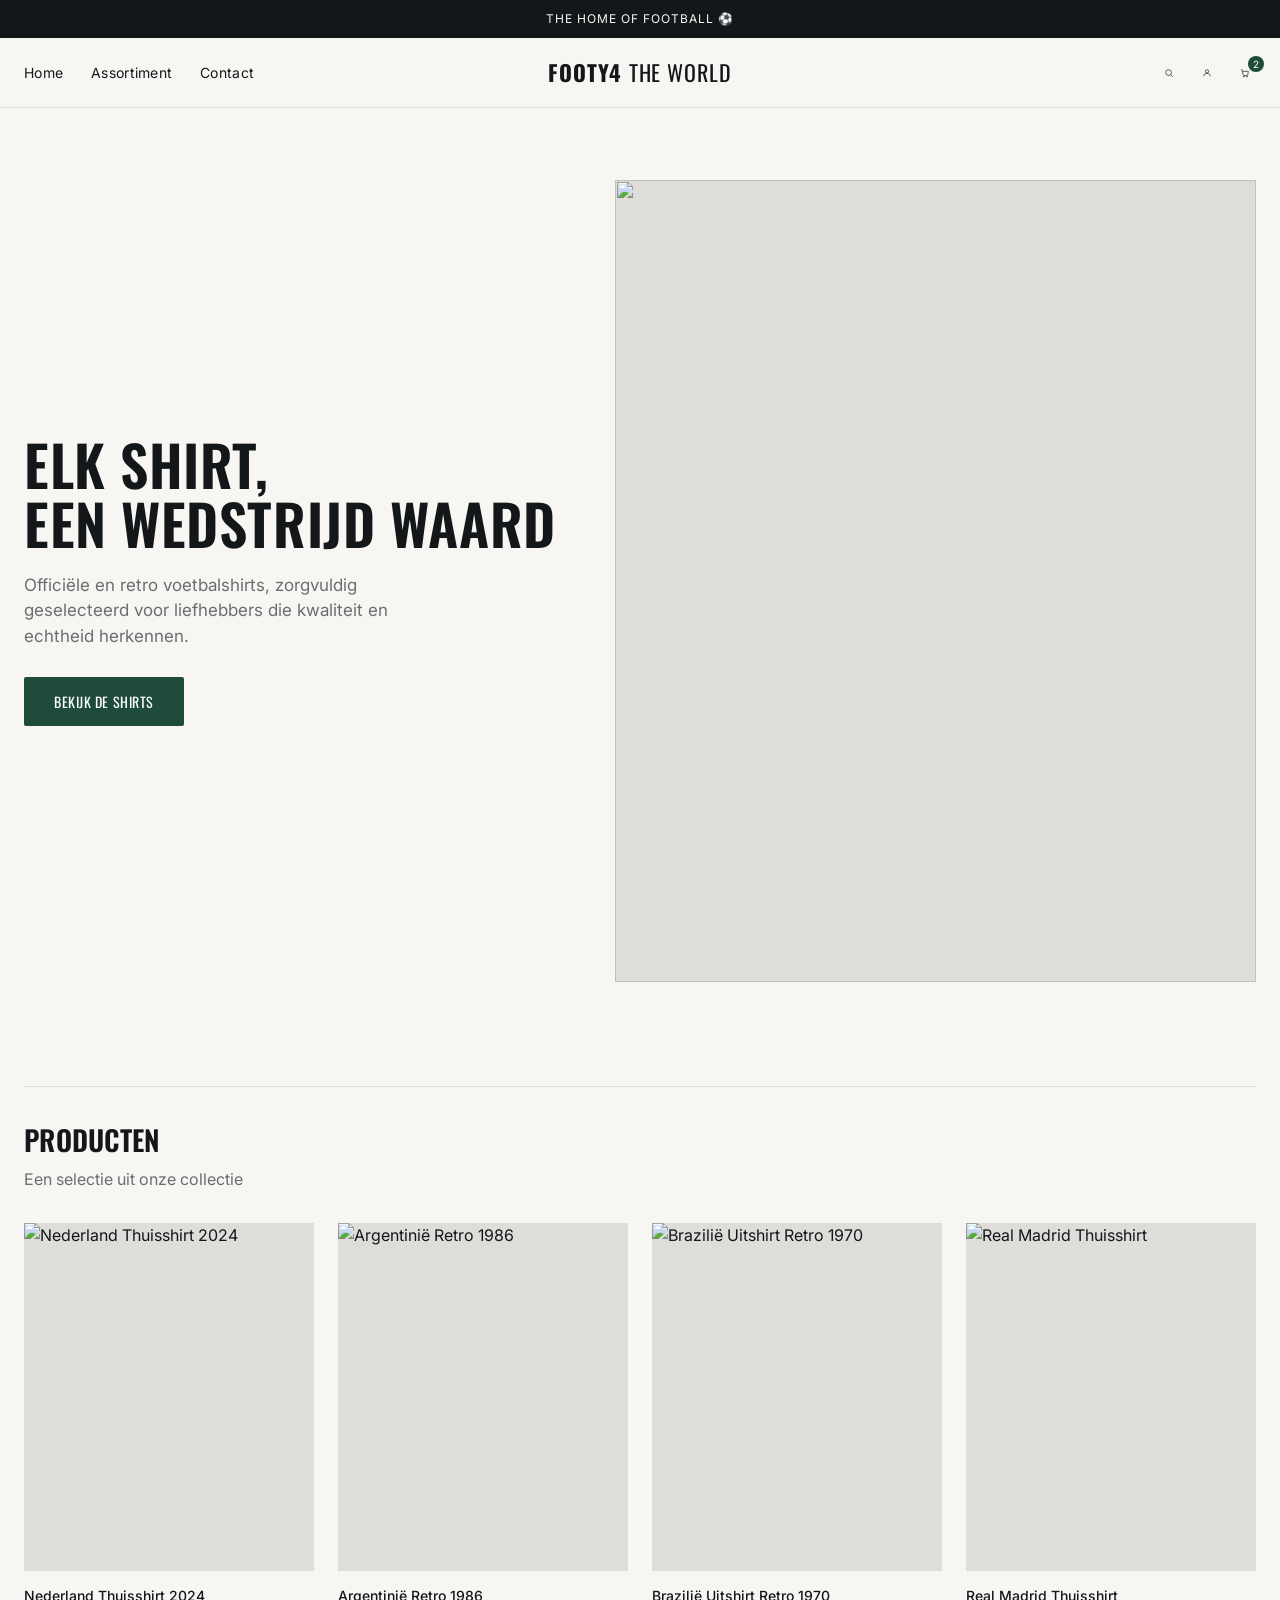
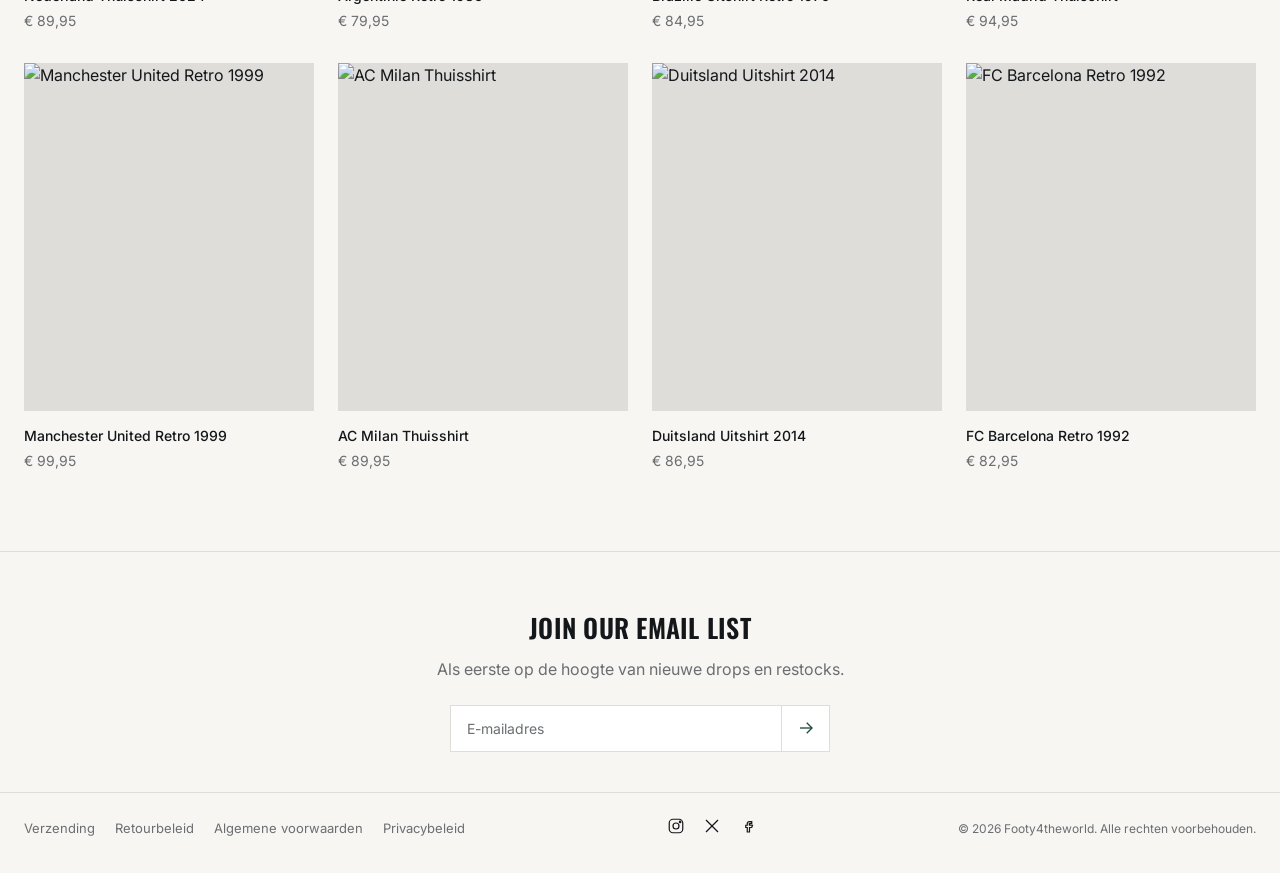
==== index.html @ 3c65e874 "Add static HTML/CSS mockup for Footy4theworld webshop Minimalist football shirt shop: announcement b" ====
<!doctype html>
<html lang="nl">
<head>
<meta charset="UTF-8" />
<meta name="viewport" content="width=device-width, initial-scale=1.0" />
<title>Footy4theworld — Officiële &amp; Retro Voetbalshirts</title>
<link rel="preconnect" href="https://fonts.googleapis.com" />
<link rel="preconnect" href="https://fonts.gstatic.com" crossorigin />
<link href="https://fonts.googleapis.com/css2?family=Oswald:wght@400;500;600;700&family=Inter:wght@400;500;600&display=swap" rel="stylesheet" />
<link rel="stylesheet" href="styles.css" />
</head>
<body>

  <!-- Aankondigingsbalk -->
  <div class="announcement-bar">
    <p>The Home of Football ⚽</p>
  </div>

  <!-- Header -->
  <header class="site-header">
    <div class="header-inner">
      <nav class="nav nav-left" aria-label="Hoofdnavigatie">
        <a href="#">Home</a>
        <a href="#producten">Assortiment</a>
        <a href="#">Contact</a>
      </nav>

      <a href="#" class="logo">FOOTY4 <span>THE WORLD</span></a>

      <div class="header-icons">
        <button class="icon-btn" aria-label="Zoeken">
          <svg viewBox="0 0 24 24" fill="none" stroke="currentColor" stroke-width="1.6"><circle cx="11" cy="11" r="7"/><line x1="21" y1="21" x2="16.65" y2="16.65"/></svg>
        </button>
        <button class="icon-btn" aria-label="Account">
          <svg viewBox="0 0 24 24" fill="none" stroke="currentColor" stroke-width="1.6"><circle cx="12" cy="8" r="4"/><path d="M4 20c0-4.4 3.6-7 8-7s8 2.6 8 7"/></svg>
        </button>
        <button class="icon-btn" aria-label="Winkelmandje">
          <svg viewBox="0 0 24 24" fill="none" stroke="currentColor" stroke-width="1.6"><path d="M3 4h2l2.4 12.2a2 2 0 0 0 2 1.6h7.2a2 2 0 0 0 2-1.6L20 8H6"/><circle cx="9.5" cy="20.5" r="1.2"/><circle cx="17" cy="20.5" r="1.2"/></svg>
          <span class="cart-count">2</span>
        </button>
      </div>
    </div>
  </header>

  <main>
    <!-- Hero -->
    <section class="hero">
      <div class="hero-text">
        <h1>Elk shirt, <br />een wedstrijd waard</h1>
        <p>Officiële en retro voetbalshirts, zorgvuldig geselecteerd voor liefhebbers die kwaliteit en echtheid herkennen.</p>
        <a href="#producten" class="btn btn-primary">Bekijk de shirts</a>
      </div>

      <div class="hero-media">
        <div class="hero-slideshow" role="img" aria-label="Voetbalshirt fotografie">
          <img src="https://picsum.photos/seed/footyhero1/1000/1200" alt="" class="slide active" />
          <img src="https://picsum.photos/seed/footyhero2/1000/1200" alt="" class="slide" />
          <img src="https://picsum.photos/seed/footyhero3/1000/1200" alt="" class="slide" />
        </div>
      </div>
    </section>

    <!-- Productgrid -->
    <section class="products" id="producten">
      <div class="section-heading">
        <h2>Producten</h2>
        <p>Een selectie uit onze collectie</p>
      </div>

      <div class="product-grid">

        <article class="product-card">
          <a href="#" class="product-image">
            <img src="https://picsum.photos/seed/shirt1/600/720" alt="Nederland Thuisshirt 2024" loading="lazy" />
          </a>
          <h3 class="product-title">Nederland Thuisshirt 2024</h3>
          <p class="product-price">€ 89,95</p>
        </article>

        <article class="product-card">
          <a href="#" class="product-image">
            <img src="https://picsum.photos/seed/shirt2/600/720" alt="Argentinië Retro 1986" loading="lazy" />
          </a>
          <h3 class="product-title">Argentinië Retro 1986</h3>
          <p class="product-price">€ 79,95</p>
        </article>

        <article class="product-card">
          <a href="#" class="product-image">
            <img src="https://picsum.photos/seed/shirt3/600/720" alt="Brazilië Uitshirt Retro 1970" loading="lazy" />
          </a>
          <h3 class="product-title">Brazilië Uitshirt Retro 1970</h3>
          <p class="product-price">€ 84,95</p>
        </article>

        <article class="product-card">
          <a href="#" class="product-image">
            <img src="https://picsum.photos/seed/shirt4/600/720" alt="Real Madrid Thuisshirt" loading="lazy" />
          </a>
          <h3 class="product-title">Real Madrid Thuisshirt</h3>
          <p class="product-price">€ 94,95</p>
        </article>

        <article class="product-card">
          <a href="#" class="product-image">
            <img src="https://picsum.photos/seed/shirt5/600/720" alt="Manchester United Retro 1999" loading="lazy" />
          </a>
          <h3 class="product-title">Manchester United Retro 1999</h3>
          <p class="product-price">€ 99,95</p>
        </article>

        <article class="product-card">
          <a href="#" class="product-image">
            <img src="https://picsum.photos/seed/shirt6/600/720" alt="AC Milan Thuisshirt" loading="lazy" />
          </a>
          <h3 class="product-title">AC Milan Thuisshirt</h3>
          <p class="product-price">€ 89,95</p>
        </article>

        <article class="product-card">
          <a href="#" class="product-image">
            <img src="https://picsum.photos/seed/shirt7/600/720" alt="Duitsland Uitshirt 2014" loading="lazy" />
          </a>
          <h3 class="product-title">Duitsland Uitshirt 2014</h3>
          <p class="product-price">€ 86,95</p>
        </article>

        <article class="product-card">
          <a href="#" class="product-image">
            <img src="https://picsum.photos/seed/shirt8/600/720" alt="FC Barcelona Retro 1992" loading="lazy" />
          </a>
          <h3 class="product-title">FC Barcelona Retro 1992</h3>
          <p class="product-price">€ 82,95</p>
        </article>

      </div>
    </section>
  </main>

  <!-- Footer -->
  <footer class="site-footer">
    <div class="footer-newsletter">
      <h2>Join our email list</h2>
      <p>Als eerste op de hoogte van nieuwe drops en restocks.</p>
      <form class="newsletter-form" onsubmit="return false;">
        <label for="newsletter-email" class="visually-hidden">E-mailadres</label>
        <input id="newsletter-email" type="email" placeholder="E-mailadres" required />
        <button type="submit" aria-label="Aanmelden">
          <svg viewBox="0 0 24 24" fill="none" stroke="currentColor" stroke-width="1.8"><line x1="4" y1="12" x2="20" y2="12"/><polyline points="13 5 20 12 13 19"/></svg>
        </button>
      </form>
    </div>

    <div class="footer-bottom">
      <div class="footer-links">
        <a href="#">Verzending</a>
        <a href="#">Retourbeleid</a>
        <a href="#">Algemene voorwaarden</a>
        <a href="#">Privacybeleid</a>
      </div>

      <div class="footer-social">
        <a href="#" aria-label="Instagram">
          <svg viewBox="0 0 24 24" fill="none" stroke="currentColor" stroke-width="1.6"><rect x="3" y="3" width="18" height="18" rx="5"/><circle cx="12" cy="12" r="4"/><circle cx="17.5" cy="6.5" r="1"/></svg>
        </a>
        <a href="#" aria-label="X / Twitter">
          <svg viewBox="0 0 24 24" fill="none" stroke="currentColor" stroke-width="1.6"><line x1="4" y1="4" x2="20" y2="20"/><line x1="20" y1="4" x2="4" y2="20"/></svg>
        </a>
        <a href="#" aria-label="Facebook">
          <svg viewBox="0 0 24 24" fill="none" stroke="currentColor" stroke-width="1.6"><path d="M14 9h3V6h-3a3 3 0 0 0-3 3v2H9v3h2v6h3v-6h3l1-3h-4V9a1 1 0 0 1 1-1Z"/></svg>
        </a>
      </div>

      <p class="footer-copy">© 2026 Footy4theworld. Alle rechten voorbehouden.</p>
    </div>
  </footer>

  <script src="script.js"></script>
</body>
</html>
---- styles.css ----
/* ==========================================================================
   Footy4theworld — mockup styles
   ========================================================================== */

:root {
  --color-bg: #F7F6F3;
  --color-text: #14171A;
  --color-text-muted: #6B6E70;
  --color-line: #DEDDD9;
  --color-accent: #1E4B3A;
  --color-accent-hover: #163a2c;
  --color-surface: #FFFFFF;

  --font-heading: "Oswald", sans-serif;
  --font-body: "Inter", sans-serif;

  --max-width: 1280px;
  --gutter: 24px;
}

* {
  box-sizing: border-box;
}

html {
  scroll-behavior: smooth;
}

body {
  margin: 0;
  background: var(--color-bg);
  color: var(--color-text);
  font-family: var(--font-body);
  font-size: 16px;
  line-height: 1.5;
  -webkit-font-smoothing: antialiased;
}

h1, h2, h3 {
  font-family: var(--font-heading);
  font-weight: 600;
  text-transform: uppercase;
  letter-spacing: 0.01em;
  margin: 0;
}

p {
  margin: 0;
  color: var(--color-text-muted);
}

a {
  color: inherit;
  text-decoration: none;
}

img {
  max-width: 100%;
  display: block;
}

button {
  font-family: var(--font-body);
  cursor: pointer;
  background: none;
  border: none;
  color: inherit;
}

.visually-hidden {
  position: absolute;
  width: 1px;
  height: 1px;
  padding: 0;
  margin: -1px;
  overflow: hidden;
  clip: rect(0, 0, 0, 0);
  white-space: nowrap;
  border: 0;
}

/* ==========================================================================
   Announcement bar
   ========================================================================== */

.announcement-bar {
  background: var(--color-text);
  color: var(--color-bg);
}

.announcement-bar p {
  margin: 0;
  color: var(--color-bg);
  text-align: center;
  font-size: 12px;
  letter-spacing: 0.08em;
  text-transform: uppercase;
  padding: 10px var(--gutter);
}

/* ==========================================================================
   Header
   ========================================================================== */

.site-header {
  border-bottom: 1px solid var(--color-line);
  background: var(--color-bg);
  position: sticky;
  top: 0;
  z-index: 50;
}

.header-inner {
  max-width: var(--max-width);
  margin: 0 auto;
  padding: 18px var(--gutter);
  display: grid;
  grid-template-columns: 1fr auto 1fr;
  align-items: center;
  gap: 16px;
}

.logo {
  grid-column: 1 / -1;
  order: -1;
  text-align: center;
  font-family: var(--font-heading);
  font-weight: 700;
  font-size: 20px;
  letter-spacing: 0.04em;
  white-space: nowrap;
}

.logo span {
  font-weight: 400;
}

.nav {
  display: none;
  gap: 28px;
}

.header-icons {
  display: flex;
  justify-content: flex-end;
  gap: 16px;
  grid-column: 3;
}

.icon-btn {
  position: relative;
  width: 22px;
  height: 22px;
  display: inline-flex;
  align-items: center;
  justify-content: center;
}

.icon-btn svg {
  width: 20px;
  height: 20px;
}

.cart-count {
  position: absolute;
  top: -6px;
  right: -8px;
  background: var(--color-accent);
  color: #fff;
  font-size: 10px;
  line-height: 1;
  width: 16px;
  height: 16px;
  border-radius: 50%;
  display: flex;
  align-items: center;
  justify-content: center;
}

@media (min-width: 860px) {
  .header-inner {
    grid-template-columns: 1fr auto 1fr;
  }
  .logo {
    grid-column: 2;
    order: 0;
    font-size: 22px;
  }
  .nav {
    display: flex;
    grid-column: 1;
  }
  .nav a {
    font-size: 14px;
    letter-spacing: 0.02em;
    color: var(--color-text);
    transition: color 0.15s ease;
  }
  .nav a:hover {
    color: var(--color-accent);
  }
}

/* ==========================================================================
   Buttons
   ========================================================================== */

.btn {
  display: inline-block;
  padding: 14px 30px;
  font-family: var(--font-heading);
  font-size: 14px;
  letter-spacing: 0.04em;
  text-transform: uppercase;
  border-radius: 2px;
  transition: background 0.15s ease;
}

.btn-primary {
  background: var(--color-accent);
  color: #fff;
}

.btn-primary:hover {
  background: var(--color-accent-hover);
}

/* ==========================================================================
   Hero
   ========================================================================== */

.hero {
  max-width: var(--max-width);
  margin: 0 auto;
  padding: 48px var(--gutter);
  display: grid;
  grid-template-columns: 1fr;
  gap: 40px;
  align-items: center;
}

.hero-text h1 {
  font-size: clamp(36px, 6vw, 56px);
  line-height: 1.05;
  margin-bottom: 20px;
}

.hero-text p {
  max-width: 420px;
  font-size: 16px;
  margin-bottom: 28px;
}

.hero-media {
  order: -1;
}

.hero-slideshow {
  position: relative;
  width: 100%;
  aspect-ratio: 4 / 5;
  overflow: hidden;
  background: var(--color-line);
}

.hero-slideshow .slide {
  position: absolute;
  inset: 0;
  width: 100%;
  height: 100%;
  object-fit: cover;
  opacity: 0;
  transition: opacity 1.2s ease;
}

.hero-slideshow .slide.active {
  opacity: 1;
}

@media (min-width: 860px) {
  .hero {
    grid-template-columns: 5fr 6fr;
    gap: 56px;
    padding-top: 72px;
    padding-bottom: 72px;
  }
  .hero-media {
    order: 0;
  }
  .hero-text p {
    font-size: 17px;
  }
}

/* ==========================================================================
   Products
   ========================================================================== */

.products {
  max-width: var(--max-width);
  margin: 0 auto;
  padding: 32px var(--gutter) 80px;
}

.section-heading {
  border-top: 1px solid var(--color-line);
  padding-top: 32px;
  margin-bottom: 32px;
}

.section-heading h2 {
  font-size: 28px;
  margin-bottom: 6px;
}

.product-grid {
  display: grid;
  grid-template-columns: repeat(2, 1fr);
  gap: 20px 20px;
}

@media (min-width: 640px) {
  .product-grid {
    gap: 32px 24px;
  }
}

@media (min-width: 960px) {
  .product-grid {
    grid-template-columns: repeat(4, 1fr);
  }
}

.product-card {
  display: flex;
  flex-direction: column;
}

.product-image {
  display: block;
  aspect-ratio: 5 / 6;
  overflow: hidden;
  background: var(--color-line);
  margin-bottom: 14px;
}

.product-image img {
  width: 100%;
  height: 100%;
  object-fit: cover;
  transition: transform 0.4s ease;
}

.product-image:hover img {
  transform: scale(1.03);
}

.product-title {
  font-family: var(--font-body);
  font-weight: 500;
  text-transform: none;
  font-size: 14px;
  letter-spacing: 0;
  margin-bottom: 4px;
}

.product-price {
  font-size: 14px;
  color: var(--color-text-muted);
}

/* ==========================================================================
   Footer
   ========================================================================== */

.site-footer {
  border-top: 1px solid var(--color-line);
  background: var(--color-bg);
}

.footer-newsletter {
  max-width: var(--max-width);
  margin: 0 auto;
  padding: 56px var(--gutter) 40px;
  text-align: center;
}

.footer-newsletter h2 {
  font-size: 26px;
  margin-bottom: 10px;
}

.footer-newsletter > p {
  margin-bottom: 24px;
  max-width: 420px;
  margin-left: auto;
  margin-right: auto;
}

.newsletter-form {
  display: flex;
  max-width: 380px;
  margin: 0 auto;
  border: 1px solid var(--color-line);
  background: var(--color-surface);
}

.newsletter-form input {
  flex: 1;
  border: none;
  background: transparent;
  padding: 14px 16px;
  font-family: var(--font-body);
  font-size: 14px;
  color: var(--color-text);
  outline: none;
}

.newsletter-form input::placeholder {
  color: var(--color-text-muted);
}

.newsletter-form button {
  width: 48px;
  display: flex;
  align-items: center;
  justify-content: center;
  color: var(--color-accent);
  border-left: 1px solid var(--color-line);
}

.newsletter-form button:hover {
  background: var(--color-line);
}

.newsletter-form button svg {
  width: 18px;
  height: 18px;
}

.footer-bottom {
  border-top: 1px solid var(--color-line);
  max-width: var(--max-width);
  margin: 0 auto;
  padding: 24px var(--gutter) 32px;
  display: flex;
  flex-direction: column;
  gap: 20px;
  align-items: center;
  text-align: center;
}

.footer-links {
  display: flex;
  flex-wrap: wrap;
  justify-content: center;
  gap: 8px 20px;
  font-size: 13px;
  color: var(--color-text-muted);
}

.footer-links a:hover {
  color: var(--color-accent);
}

.footer-social {
  display: flex;
  gap: 18px;
}

.footer-social svg {
  width: 18px;
  height: 18px;
}

.footer-social a:hover {
  color: var(--color-accent);
}

.footer-copy {
  font-size: 12px;
  color: var(--color-text-muted);
}

@media (min-width: 640px) {
  .footer-bottom {
    flex-direction: row;
    justify-content: space-between;
    text-align: left;
  }
}
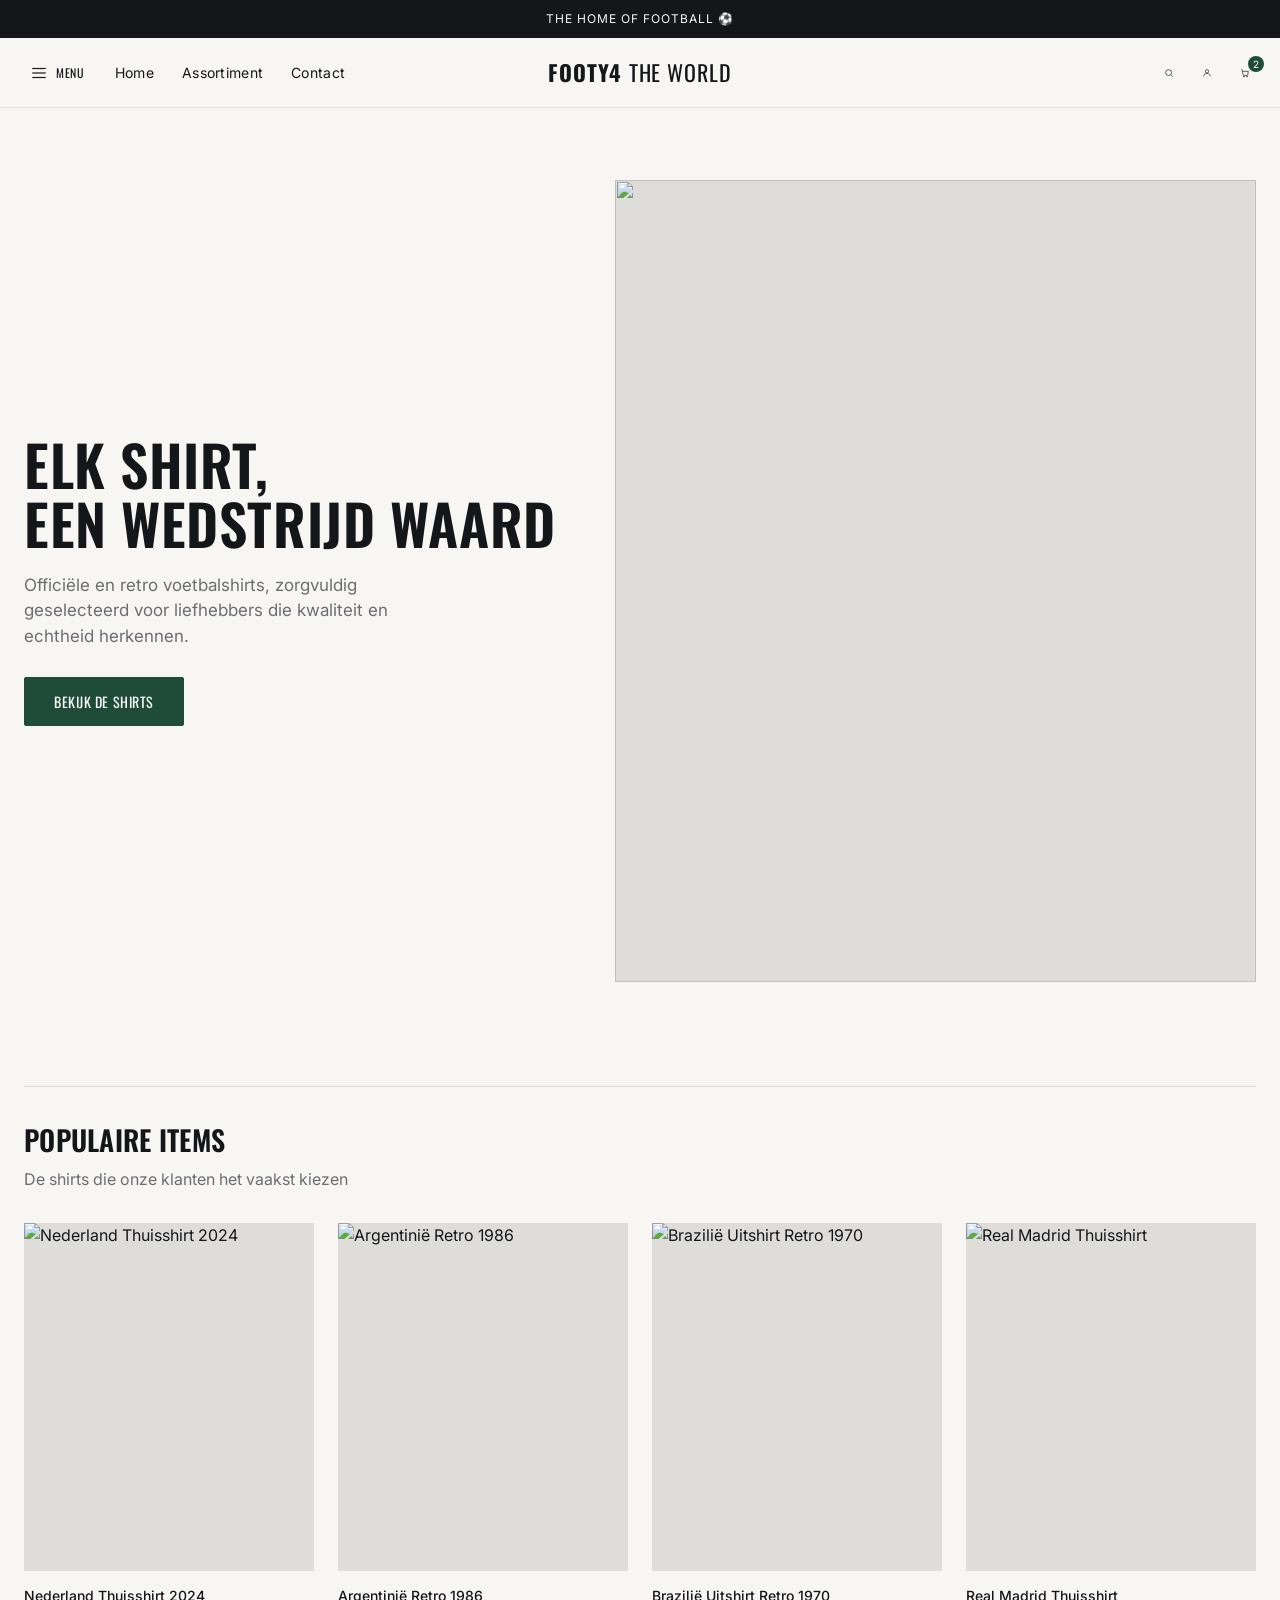
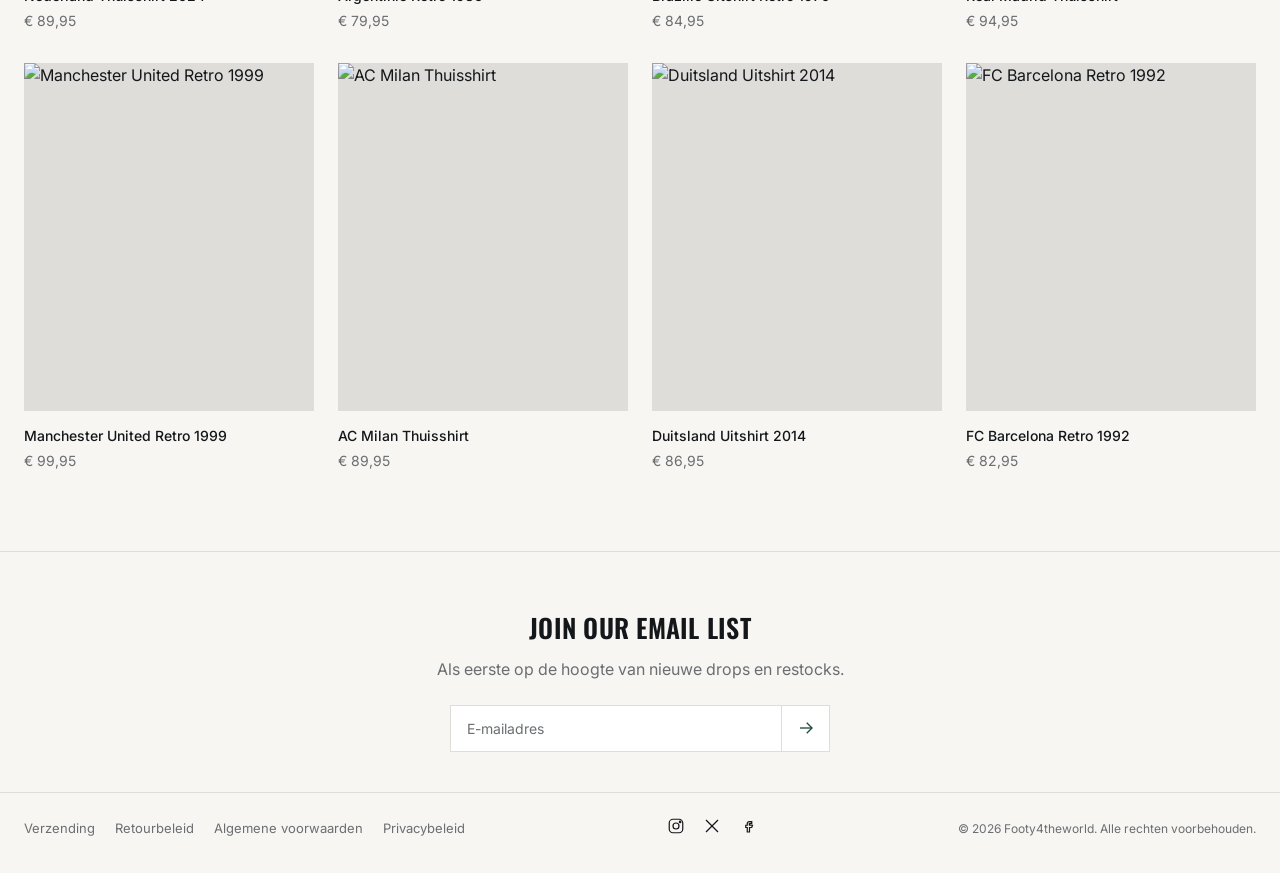
==== commit 9314ed39: "Rename product section to Populaire items, add league menu Add a top-left menu button that opens a d" ====
--- a/index.html
+++ b/index.html
@@ -19,11 +19,33 @@
   <!-- Header -->
   <header class="site-header">
     <div class="header-inner">
-      <nav class="nav nav-left" aria-label="Hoofdnavigatie">
-        <a href="#">Home</a>
-        <a href="#producten">Assortiment</a>
-        <a href="#">Contact</a>
-      </nav>
+      <div class="header-left">
+        <div class="menu-wrap">
+          <button class="menu-btn" id="menuToggle" aria-haspopup="true" aria-expanded="false" aria-controls="leagueMenu">
+            <svg viewBox="0 0 24 24" fill="none" stroke="currentColor" stroke-width="1.6"><line x1="3" y1="6" x2="21" y2="6"/><line x1="3" y1="12" x2="21" y2="12"/><line x1="3" y1="18" x2="21" y2="18"/></svg>
+            <span>Menu</span>
+          </button>
+
+          <div class="league-menu" id="leagueMenu">
+            <p class="league-menu-label">Competities</p>
+            <ul>
+              <li><a href="#populair">Premier League</a></li>
+              <li><a href="#populair">Ligue 1</a></li>
+              <li><a href="#populair">Serie A</a></li>
+              <li><a href="#populair">LaLiga</a></li>
+              <li><a href="#populair">Bundesliga</a></li>
+              <li><a href="#populair">Eredivisie</a></li>
+              <li><a href="#populair">Retro</a></li>
+            </ul>
+          </div>
+        </div>
+
+        <nav class="nav nav-left" aria-label="Hoofdnavigatie">
+          <a href="#">Home</a>
+          <a href="#populair">Assortiment</a>
+          <a href="#">Contact</a>
+        </nav>
+      </div>
 
       <a href="#" class="logo">FOOTY4 <span>THE WORLD</span></a>
 
@@ -48,7 +70,7 @@
       <div class="hero-text">
         <h1>Elk shirt, <br />een wedstrijd waard</h1>
         <p>Officiële en retro voetbalshirts, zorgvuldig geselecteerd voor liefhebbers die kwaliteit en echtheid herkennen.</p>
-        <a href="#producten" class="btn btn-primary">Bekijk de shirts</a>
+        <a href="#populair" class="btn btn-primary">Bekijk de shirts</a>
       </div>
 
       <div class="hero-media">
@@ -61,10 +83,10 @@
     </section>
 
     <!-- Productgrid -->
-    <section class="products" id="producten">
+    <section class="products" id="populair">
       <div class="section-heading">
-        <h2>Producten</h2>
-        <p>Een selectie uit onze collectie</p>
+        <h2>Populaire items</h2>
+        <p>De shirts die onze klanten het vaakst kiezen</p>
       </div>
 
       <div class="product-grid">
--- a/styles.css
+++ b/styles.css
@@ -115,14 +115,24 @@
   margin: 0 auto;
   padding: 18px var(--gutter);
   display: grid;
-  grid-template-columns: 1fr auto 1fr;
-  align-items: center;
-  gap: 16px;
+  grid-template-columns: 1fr auto;
+  grid-template-areas:
+    "logo logo"
+    "left icons";
+  align-items: center;
+  gap: 12px 16px;
+}
+
+.header-left {
+  grid-area: left;
+  justify-self: start;
+  display: flex;
+  align-items: center;
+  gap: 24px;
 }
 
 .logo {
-  grid-column: 1 / -1;
-  order: -1;
+  grid-area: logo;
   text-align: center;
   font-family: var(--font-heading);
   font-weight: 700;
@@ -141,10 +151,10 @@
 }
 
 .header-icons {
-  display: flex;
-  justify-content: flex-end;
+  grid-area: icons;
+  justify-self: end;
+  display: flex;
   gap: 16px;
-  grid-column: 3;
 }
 
 .icon-btn {
@@ -180,15 +190,13 @@
 @media (min-width: 860px) {
   .header-inner {
     grid-template-columns: 1fr auto 1fr;
+    grid-template-areas: "left logo icons";
   }
   .logo {
-    grid-column: 2;
-    order: 0;
     font-size: 22px;
   }
   .nav {
     display: flex;
-    grid-column: 1;
   }
   .nav a {
     font-size: 14px;
@@ -199,6 +207,82 @@
   .nav a:hover {
     color: var(--color-accent);
   }
+}
+
+/* ==========================================================================
+   Menu button + league dropdown
+   ========================================================================== */
+
+.menu-wrap {
+  position: relative;
+}
+
+.menu-btn {
+  display: flex;
+  align-items: center;
+  gap: 8px;
+  font-family: var(--font-heading);
+  font-size: 12px;
+  letter-spacing: 0.06em;
+  text-transform: uppercase;
+  color: var(--color-text);
+  transition: color 0.15s ease;
+}
+
+.menu-btn:hover,
+.menu-btn[aria-expanded="true"] {
+  color: var(--color-accent);
+}
+
+.menu-btn svg {
+  width: 18px;
+  height: 18px;
+}
+
+.league-menu {
+  display: none;
+  position: absolute;
+  top: calc(100% + 14px);
+  left: 0;
+  min-width: 210px;
+  background: var(--color-surface);
+  border: 1px solid var(--color-line);
+  padding: 18px;
+  z-index: 60;
+}
+
+.league-menu.open {
+  display: block;
+}
+
+.league-menu-label {
+  font-size: 11px;
+  text-transform: uppercase;
+  letter-spacing: 0.08em;
+  color: var(--color-text-muted);
+  margin-bottom: 10px;
+}
+
+.league-menu ul {
+  list-style: none;
+  margin: 0;
+  padding: 0;
+  display: flex;
+  flex-direction: column;
+}
+
+.league-menu a {
+  display: block;
+  padding: 9px 8px;
+  margin: 0 -8px;
+  font-size: 14px;
+  border-radius: 2px;
+  transition: background 0.15s ease, color 0.15s ease;
+}
+
+.league-menu a:hover {
+  background: var(--color-bg);
+  color: var(--color-accent);
 }
 
 /* ==========================================================================
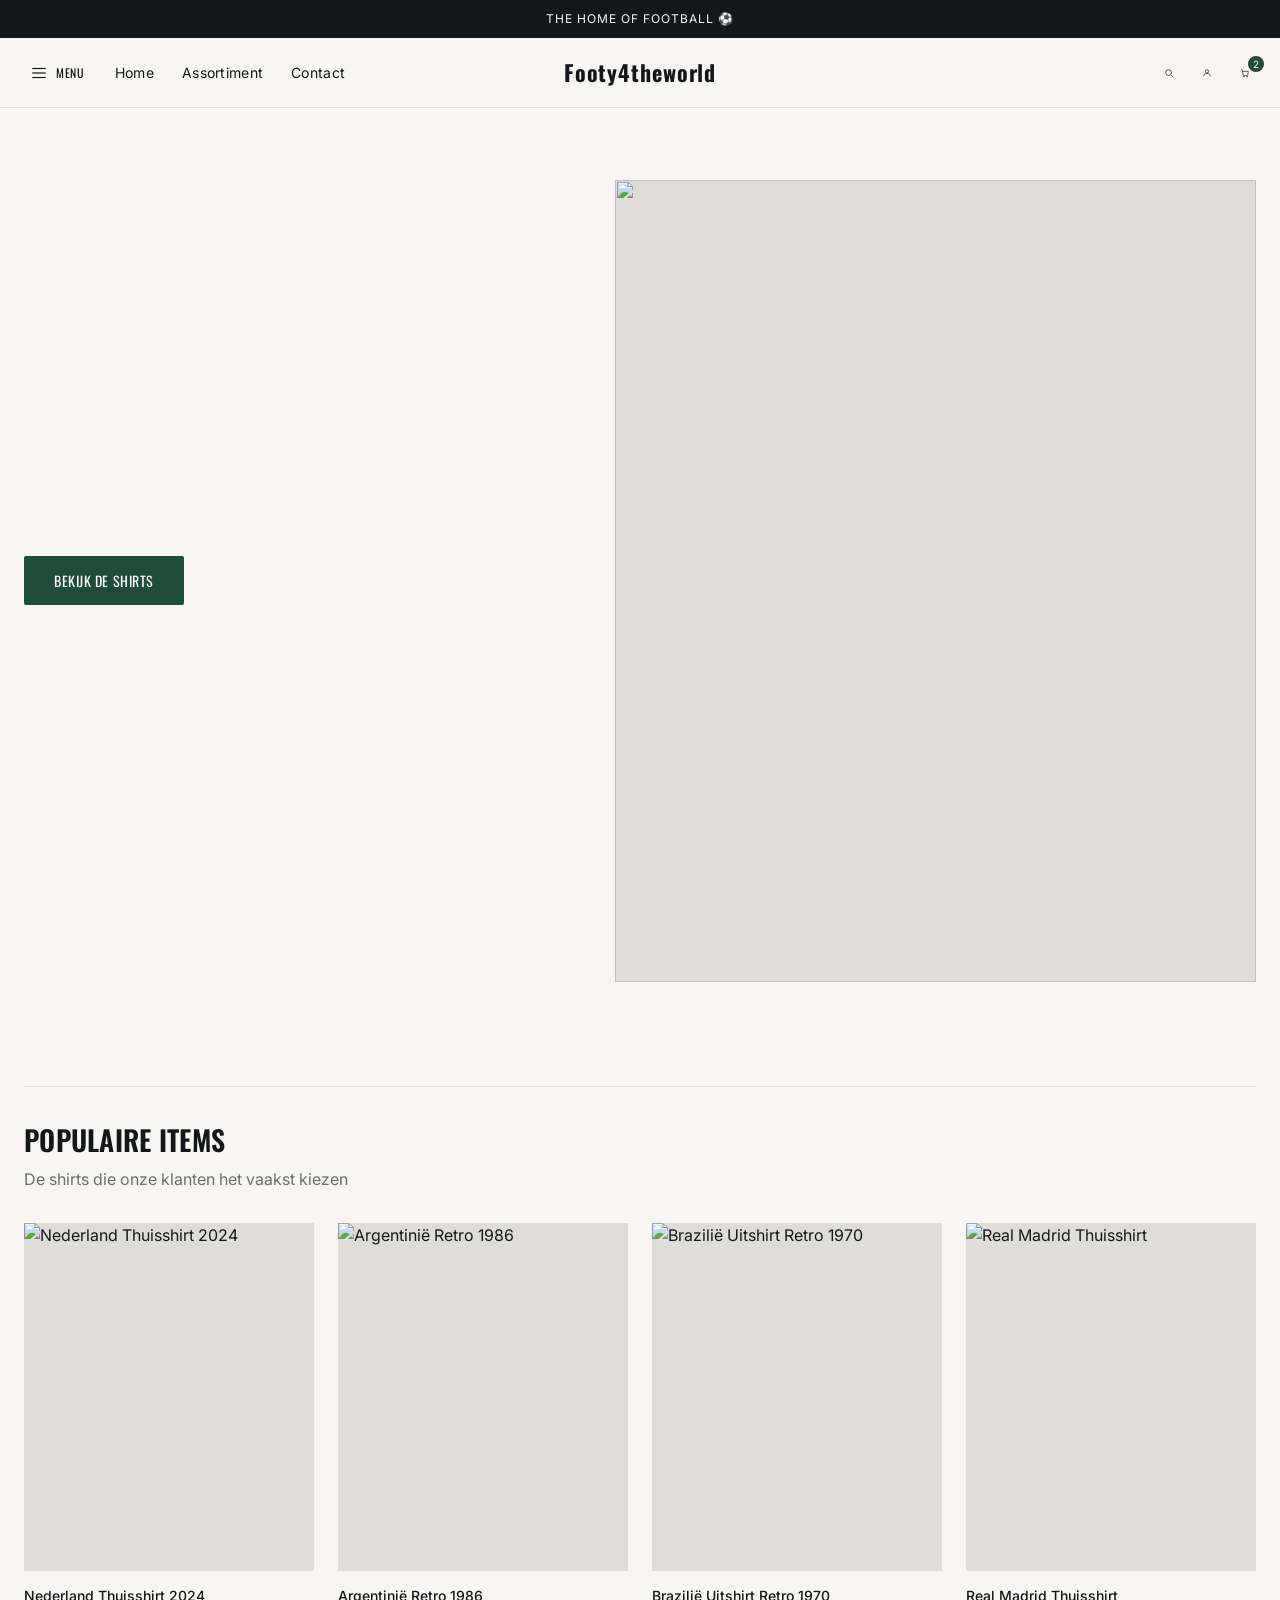
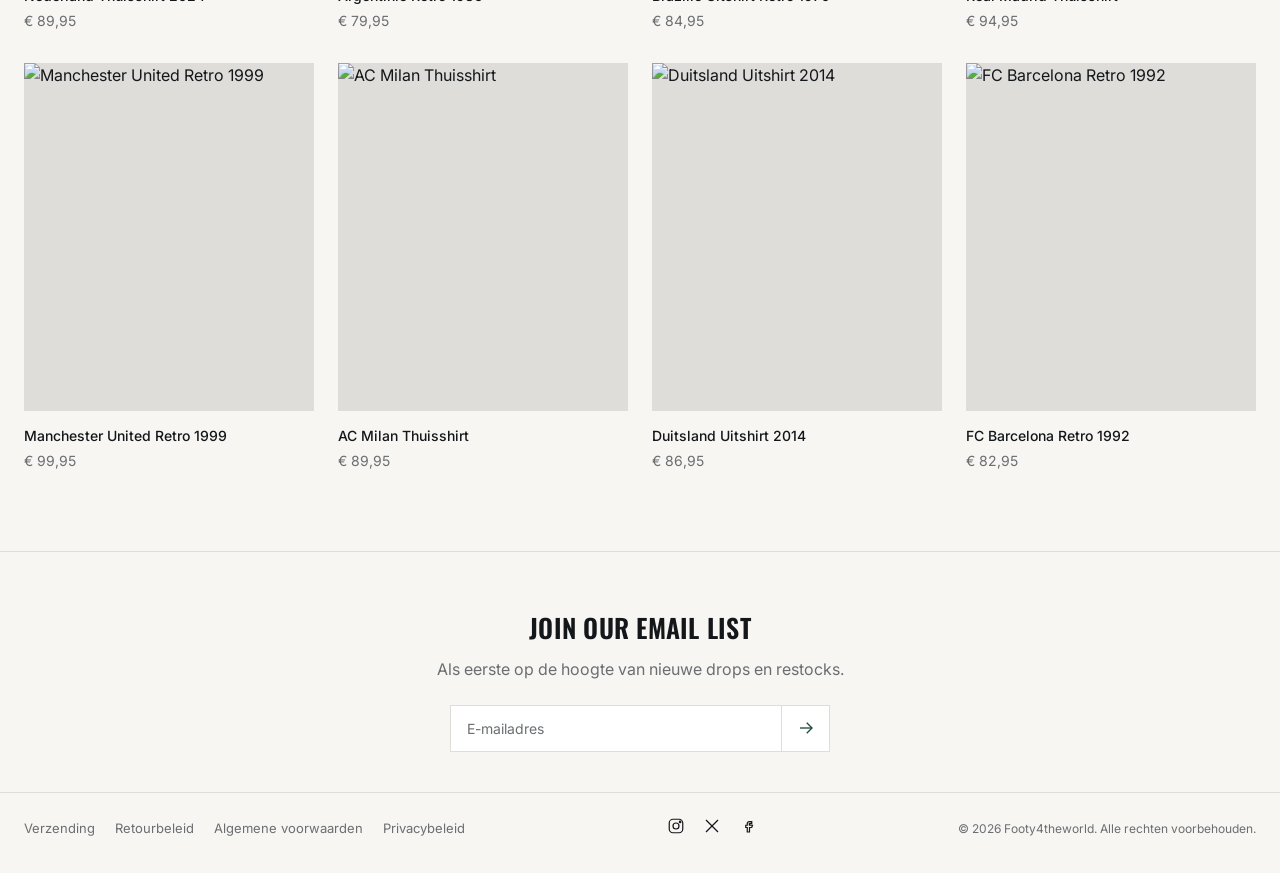
==== commit 5e45cb1e: "Merge logo into one word, drop hero heading and subtext Logo now reads "Footy4theworld" as a single " ====
--- a/index.html
+++ b/index.html
@@ -47,7 +47,7 @@
         </nav>
       </div>
 
-      <a href="#" class="logo">FOOTY4 <span>THE WORLD</span></a>
+      <a href="#" class="logo">Footy4theworld</a>
 
       <div class="header-icons">
         <button class="icon-btn" aria-label="Zoeken">
@@ -68,8 +68,6 @@
     <!-- Hero -->
     <section class="hero">
       <div class="hero-text">
-        <h1>Elk shirt, <br />een wedstrijd waard</h1>
-        <p>Officiële en retro voetbalshirts, zorgvuldig geselecteerd voor liefhebbers die kwaliteit en echtheid herkennen.</p>
         <a href="#populair" class="btn btn-primary">Bekijk de shirts</a>
       </div>
 
--- a/styles.css
+++ b/styles.css
@@ -139,10 +139,6 @@
   font-size: 20px;
   letter-spacing: 0.04em;
   white-space: nowrap;
-}
-
-.logo span {
-  font-weight: 400;
 }
 
 .nav {
@@ -323,17 +319,6 @@
   align-items: center;
 }
 
-.hero-text h1 {
-  font-size: clamp(36px, 6vw, 56px);
-  line-height: 1.05;
-  margin-bottom: 20px;
-}
-
-.hero-text p {
-  max-width: 420px;
-  font-size: 16px;
-  margin-bottom: 28px;
-}
 
 .hero-media {
   order: -1;
@@ -370,9 +355,6 @@
   }
   .hero-media {
     order: 0;
-  }
-  .hero-text p {
-    font-size: 17px;
   }
 }
 
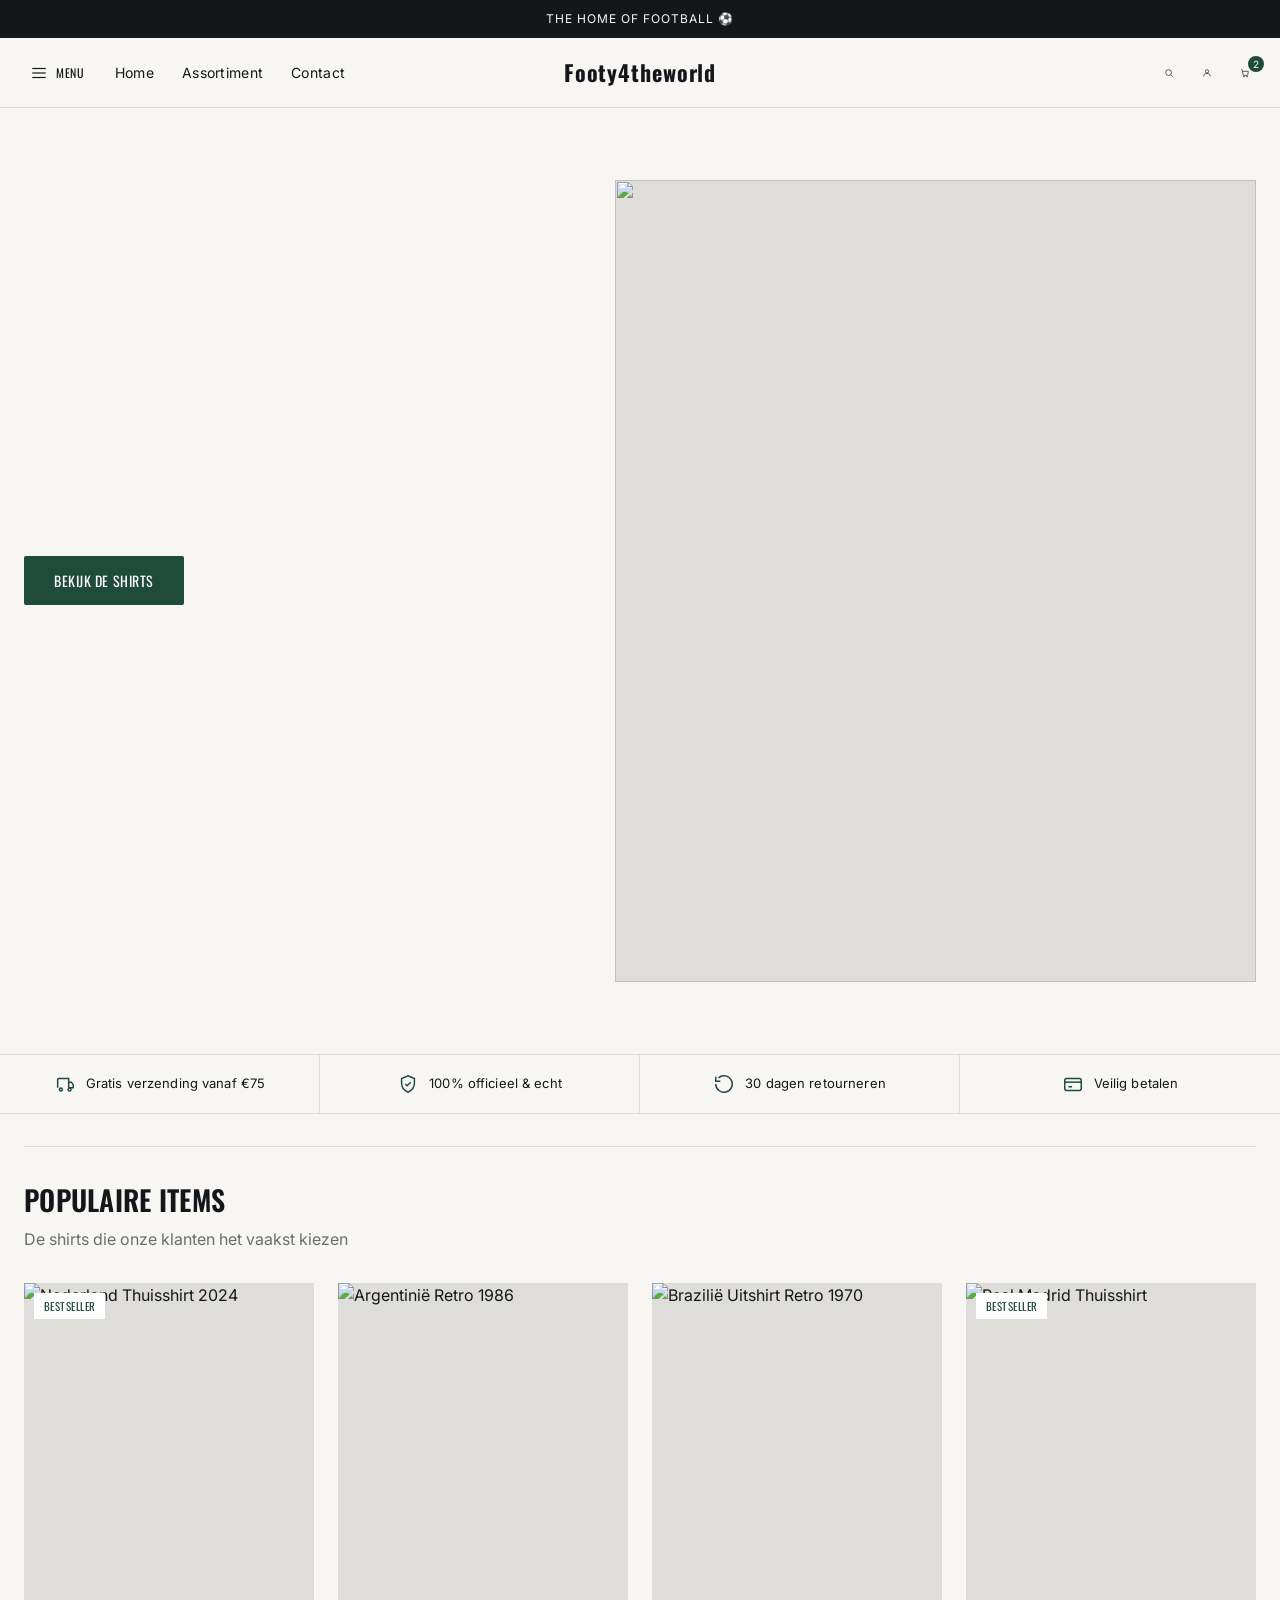
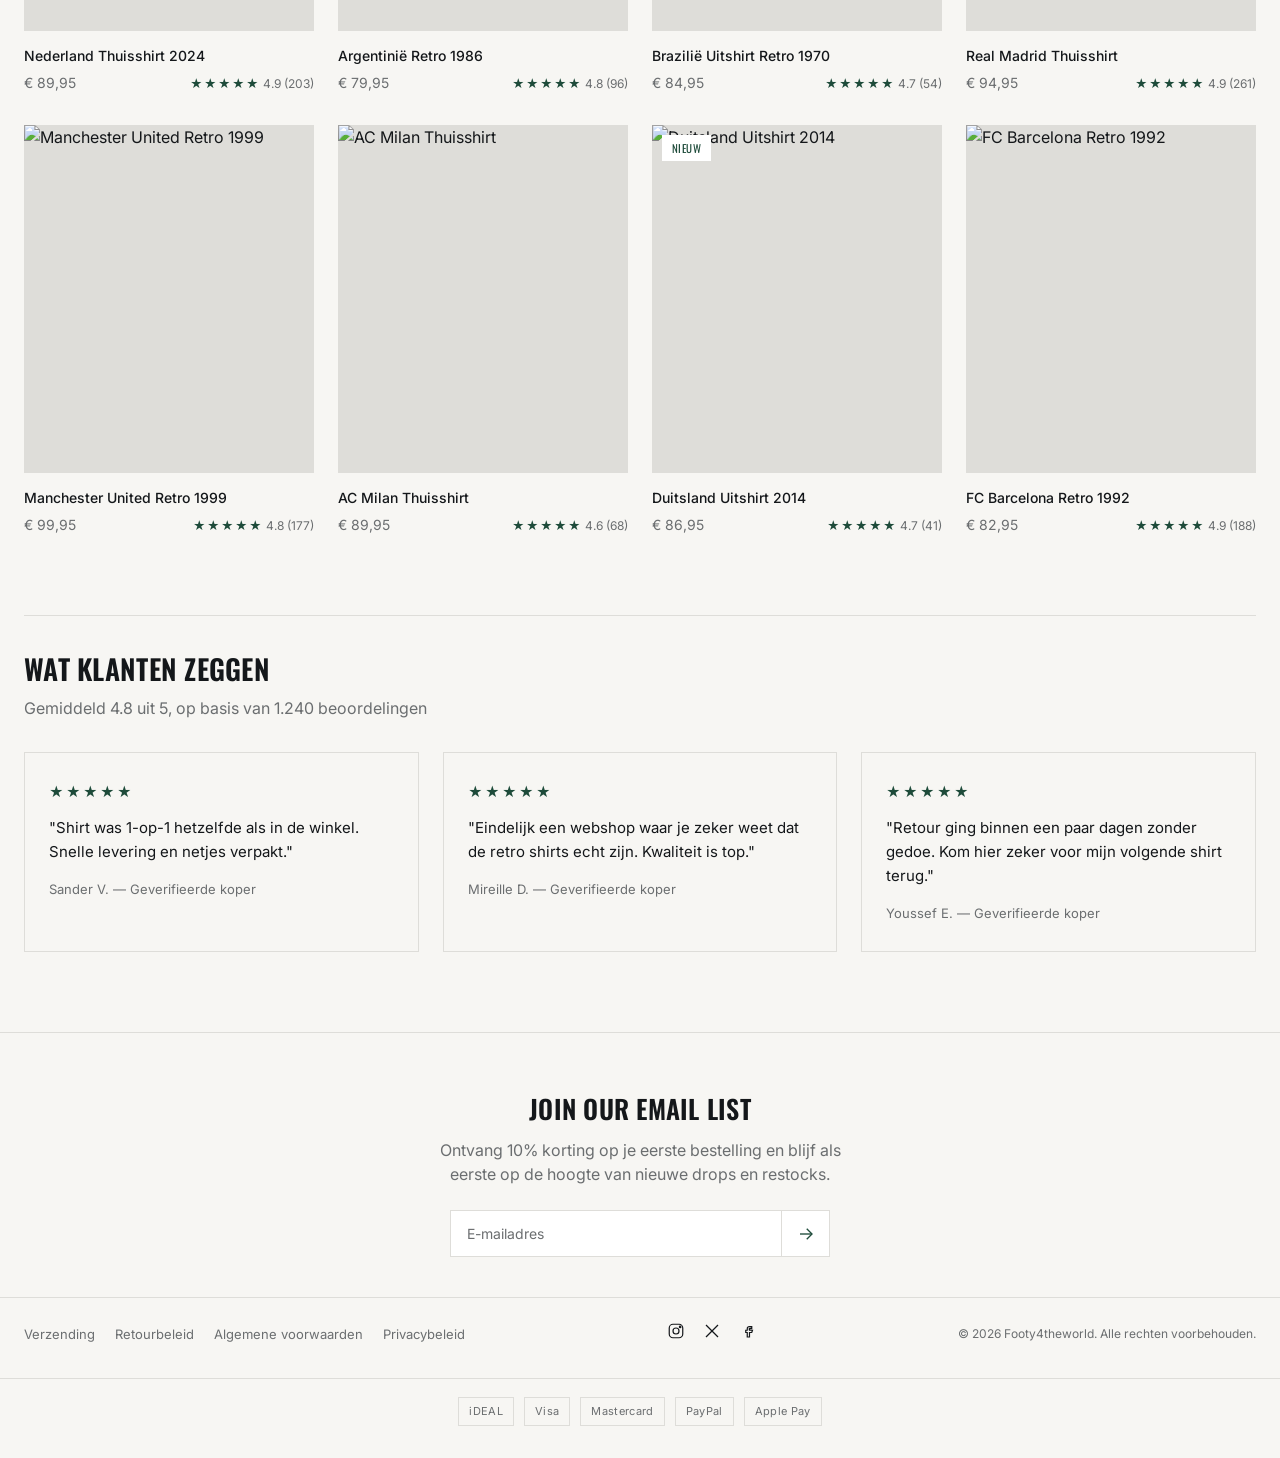
==== commit 538cc9aa: "Add proven conversion elements: trust bar, ratings, reviews, quick-add Round out the mockup with pat" ====
--- a/index.html
+++ b/index.html
@@ -3,6 +3,7 @@
 <head>
 <meta charset="UTF-8" />
 <meta name="viewport" content="width=device-width, initial-scale=1.0" />
+<meta name="description" content="Footy4theworld verkoopt officiële en retro voetbalshirts voor liefhebbers die kwaliteit en echtheid belangrijk vinden. Gratis verzending vanaf €75." />
 <title>Footy4theworld — Officiële &amp; Retro Voetbalshirts</title>
 <link rel="preconnect" href="https://fonts.googleapis.com" />
 <link rel="preconnect" href="https://fonts.gstatic.com" crossorigin />
@@ -80,6 +81,28 @@
       </div>
     </section>
 
+    <!-- Vertrouwen / USP's -->
+    <section class="usp-bar" aria-label="Waarom Footy4theworld">
+      <ul>
+        <li>
+          <svg viewBox="0 0 24 24" fill="none" stroke="currentColor" stroke-width="1.6"><path d="M4 16V7a1 1 0 0 1 1-1h11v10"/><path d="M16 10h3l2 3v3h-5"/><circle cx="7.5" cy="18" r="1.6"/><circle cx="17" cy="18" r="1.6"/></svg>
+          <span>Gratis verzending vanaf €75</span>
+        </li>
+        <li>
+          <svg viewBox="0 0 24 24" fill="none" stroke="currentColor" stroke-width="1.6"><path d="M12 3l7 3v5c0 4.6-3 8.3-7 10-4-1.7-7-5.4-7-10V6l7-3Z"/><path d="M9 12l2 2 4-4"/></svg>
+          <span>100% officieel &amp; echt</span>
+        </li>
+        <li>
+          <svg viewBox="0 0 24 24" fill="none" stroke="currentColor" stroke-width="1.6"><path d="M3 12a9 9 0 1 0 3-6.7"/><path d="M3 4v5h5"/></svg>
+          <span>30 dagen retourneren</span>
+        </li>
+        <li>
+          <svg viewBox="0 0 24 24" fill="none" stroke="currentColor" stroke-width="1.6"><rect x="3" y="6" width="18" height="13" rx="2"/><path d="M3 10h18"/><path d="M7 15h4"/></svg>
+          <span>Veilig betalen</span>
+        </li>
+      </ul>
+    </section>
+
     <!-- Productgrid -->
     <section class="products" id="populair">
       <div class="section-heading">
@@ -90,69 +113,132 @@
       <div class="product-grid">
 
         <article class="product-card">
-          <a href="#" class="product-image">
-            <img src="https://picsum.photos/seed/shirt1/600/720" alt="Nederland Thuisshirt 2024" loading="lazy" />
-          </a>
-          <h3 class="product-title">Nederland Thuisshirt 2024</h3>
-          <p class="product-price">€ 89,95</p>
-        </article>
-
-        <article class="product-card">
-          <a href="#" class="product-image">
-            <img src="https://picsum.photos/seed/shirt2/600/720" alt="Argentinië Retro 1986" loading="lazy" />
-          </a>
-          <h3 class="product-title">Argentinië Retro 1986</h3>
-          <p class="product-price">€ 79,95</p>
-        </article>
-
-        <article class="product-card">
-          <a href="#" class="product-image">
-            <img src="https://picsum.photos/seed/shirt3/600/720" alt="Brazilië Uitshirt Retro 1970" loading="lazy" />
-          </a>
-          <h3 class="product-title">Brazilië Uitshirt Retro 1970</h3>
-          <p class="product-price">€ 84,95</p>
-        </article>
-
-        <article class="product-card">
-          <a href="#" class="product-image">
-            <img src="https://picsum.photos/seed/shirt4/600/720" alt="Real Madrid Thuisshirt" loading="lazy" />
-          </a>
-          <h3 class="product-title">Real Madrid Thuisshirt</h3>
-          <p class="product-price">€ 94,95</p>
-        </article>
-
-        <article class="product-card">
-          <a href="#" class="product-image">
-            <img src="https://picsum.photos/seed/shirt5/600/720" alt="Manchester United Retro 1999" loading="lazy" />
-          </a>
-          <h3 class="product-title">Manchester United Retro 1999</h3>
-          <p class="product-price">€ 99,95</p>
-        </article>
-
-        <article class="product-card">
-          <a href="#" class="product-image">
-            <img src="https://picsum.photos/seed/shirt6/600/720" alt="AC Milan Thuisshirt" loading="lazy" />
-          </a>
-          <h3 class="product-title">AC Milan Thuisshirt</h3>
-          <p class="product-price">€ 89,95</p>
-        </article>
-
-        <article class="product-card">
-          <a href="#" class="product-image">
-            <img src="https://picsum.photos/seed/shirt7/600/720" alt="Duitsland Uitshirt 2014" loading="lazy" />
-          </a>
-          <h3 class="product-title">Duitsland Uitshirt 2014</h3>
-          <p class="product-price">€ 86,95</p>
-        </article>
-
-        <article class="product-card">
-          <a href="#" class="product-image">
-            <img src="https://picsum.photos/seed/shirt8/600/720" alt="FC Barcelona Retro 1992" loading="lazy" />
-          </a>
-          <h3 class="product-title">FC Barcelona Retro 1992</h3>
-          <p class="product-price">€ 82,95</p>
-        </article>
-
+          <div class="product-image">
+            <span class="product-badge">Bestseller</span>
+            <a href="#"><img src="https://picsum.photos/seed/shirt1/600/720" alt="Nederland Thuisshirt 2024" loading="lazy" /></a>
+            <button class="quick-add" type="button">+ Toevoegen</button>
+          </div>
+          <h3 class="product-title"><a href="#">Nederland Thuisshirt 2024</a></h3>
+          <div class="product-meta">
+            <p class="product-price">€ 89,95</p>
+            <p class="product-rating"><span class="stars" aria-hidden="true">★★★★★</span> 4.9 <span class="rating-count">(203)</span></p>
+          </div>
+        </article>
+
+        <article class="product-card">
+          <div class="product-image">
+            <a href="#"><img src="https://picsum.photos/seed/shirt2/600/720" alt="Argentinië Retro 1986" loading="lazy" /></a>
+            <button class="quick-add" type="button">+ Toevoegen</button>
+          </div>
+          <h3 class="product-title"><a href="#">Argentinië Retro 1986</a></h3>
+          <div class="product-meta">
+            <p class="product-price">€ 79,95</p>
+            <p class="product-rating"><span class="stars" aria-hidden="true">★★★★★</span> 4.8 <span class="rating-count">(96)</span></p>
+          </div>
+        </article>
+
+        <article class="product-card">
+          <div class="product-image">
+            <a href="#"><img src="https://picsum.photos/seed/shirt3/600/720" alt="Brazilië Uitshirt Retro 1970" loading="lazy" /></a>
+            <button class="quick-add" type="button">+ Toevoegen</button>
+          </div>
+          <h3 class="product-title"><a href="#">Brazilië Uitshirt Retro 1970</a></h3>
+          <div class="product-meta">
+            <p class="product-price">€ 84,95</p>
+            <p class="product-rating"><span class="stars" aria-hidden="true">★★★★★</span> 4.7 <span class="rating-count">(54)</span></p>
+          </div>
+        </article>
+
+        <article class="product-card">
+          <div class="product-image">
+            <span class="product-badge">Bestseller</span>
+            <a href="#"><img src="https://picsum.photos/seed/shirt4/600/720" alt="Real Madrid Thuisshirt" loading="lazy" /></a>
+            <button class="quick-add" type="button">+ Toevoegen</button>
+          </div>
+          <h3 class="product-title"><a href="#">Real Madrid Thuisshirt</a></h3>
+          <div class="product-meta">
+            <p class="product-price">€ 94,95</p>
+            <p class="product-rating"><span class="stars" aria-hidden="true">★★★★★</span> 4.9 <span class="rating-count">(261)</span></p>
+          </div>
+        </article>
+
+        <article class="product-card">
+          <div class="product-image">
+            <a href="#"><img src="https://picsum.photos/seed/shirt5/600/720" alt="Manchester United Retro 1999" loading="lazy" /></a>
+            <button class="quick-add" type="button">+ Toevoegen</button>
+          </div>
+          <h3 class="product-title"><a href="#">Manchester United Retro 1999</a></h3>
+          <div class="product-meta">
+            <p class="product-price">€ 99,95</p>
+            <p class="product-rating"><span class="stars" aria-hidden="true">★★★★★</span> 4.8 <span class="rating-count">(177)</span></p>
+          </div>
+        </article>
+
+        <article class="product-card">
+          <div class="product-image">
+            <a href="#"><img src="https://picsum.photos/seed/shirt6/600/720" alt="AC Milan Thuisshirt" loading="lazy" /></a>
+            <button class="quick-add" type="button">+ Toevoegen</button>
+          </div>
+          <h3 class="product-title"><a href="#">AC Milan Thuisshirt</a></h3>
+          <div class="product-meta">
+            <p class="product-price">€ 89,95</p>
+            <p class="product-rating"><span class="stars" aria-hidden="true">★★★★★</span> 4.6 <span class="rating-count">(68)</span></p>
+          </div>
+        </article>
+
+        <article class="product-card">
+          <div class="product-image">
+            <span class="product-badge">Nieuw</span>
+            <a href="#"><img src="https://picsum.photos/seed/shirt7/600/720" alt="Duitsland Uitshirt 2014" loading="lazy" /></a>
+            <button class="quick-add" type="button">+ Toevoegen</button>
+          </div>
+          <h3 class="product-title"><a href="#">Duitsland Uitshirt 2014</a></h3>
+          <div class="product-meta">
+            <p class="product-price">€ 86,95</p>
+            <p class="product-rating"><span class="stars" aria-hidden="true">★★★★★</span> 4.7 <span class="rating-count">(41)</span></p>
+          </div>
+        </article>
+
+        <article class="product-card">
+          <div class="product-image">
+            <a href="#"><img src="https://picsum.photos/seed/shirt8/600/720" alt="FC Barcelona Retro 1992" loading="lazy" /></a>
+            <button class="quick-add" type="button">+ Toevoegen</button>
+          </div>
+          <h3 class="product-title"><a href="#">FC Barcelona Retro 1992</a></h3>
+          <div class="product-meta">
+            <p class="product-price">€ 82,95</p>
+            <p class="product-rating"><span class="stars" aria-hidden="true">★★★★★</span> 4.9 <span class="rating-count">(188)</span></p>
+          </div>
+        </article>
+
+      </div>
+    </section>
+
+    <!-- Social proof -->
+    <section class="reviews" aria-label="Klantbeoordelingen">
+      <div class="section-heading">
+        <h2>Wat klanten zeggen</h2>
+        <p>Gemiddeld 4.8 uit 5, op basis van 1.240 beoordelingen</p>
+      </div>
+
+      <div class="review-grid">
+        <article class="review-card">
+          <p class="stars" aria-hidden="true">★★★★★</p>
+          <p class="review-text">"Shirt was 1-op-1 hetzelfde als in de winkel. Snelle levering en netjes verpakt."</p>
+          <p class="review-author">Sander V. — Geverifieerde koper</p>
+        </article>
+
+        <article class="review-card">
+          <p class="stars" aria-hidden="true">★★★★★</p>
+          <p class="review-text">"Eindelijk een webshop waar je zeker weet dat de retro shirts echt zijn. Kwaliteit is top."</p>
+          <p class="review-author">Mireille D. — Geverifieerde koper</p>
+        </article>
+
+        <article class="review-card">
+          <p class="stars" aria-hidden="true">★★★★★</p>
+          <p class="review-text">"Retour ging binnen een paar dagen zonder gedoe. Kom hier zeker voor mijn volgende shirt terug."</p>
+          <p class="review-author">Youssef E. — Geverifieerde koper</p>
+        </article>
       </div>
     </section>
   </main>
@@ -161,7 +247,7 @@
   <footer class="site-footer">
     <div class="footer-newsletter">
       <h2>Join our email list</h2>
-      <p>Als eerste op de hoogte van nieuwe drops en restocks.</p>
+      <p>Ontvang 10% korting op je eerste bestelling en blijf als eerste op de hoogte van nieuwe drops en restocks.</p>
       <form class="newsletter-form" onsubmit="return false;">
         <label for="newsletter-email" class="visually-hidden">E-mailadres</label>
         <input id="newsletter-email" type="email" placeholder="E-mailadres" required />
@@ -193,6 +279,14 @@
 
       <p class="footer-copy">© 2026 Footy4theworld. Alle rechten voorbehouden.</p>
     </div>
+
+    <div class="footer-payments">
+      <span>iDEAL</span>
+      <span>Visa</span>
+      <span>Mastercard</span>
+      <span>PayPal</span>
+      <span>Apple Pay</span>
+    </div>
   </footer>
 
   <script src="script.js"></script>
--- a/styles.css
+++ b/styles.css
@@ -359,6 +359,66 @@
 }
 
 /* ==========================================================================
+   USP bar
+   ========================================================================== */
+
+.usp-bar {
+  border-top: 1px solid var(--color-line);
+  border-bottom: 1px solid var(--color-line);
+}
+
+.usp-bar ul {
+  list-style: none;
+  margin: 0;
+  padding: 0;
+  max-width: var(--max-width);
+  margin: 0 auto;
+  display: grid;
+  grid-template-columns: repeat(2, 1fr);
+}
+
+.usp-bar li {
+  display: flex;
+  align-items: center;
+  gap: 10px;
+  padding: 18px var(--gutter);
+  font-size: 13px;
+  letter-spacing: 0.01em;
+  color: var(--color-text);
+  border-bottom: 1px solid var(--color-line);
+}
+
+.usp-bar li:nth-child(odd) {
+  border-right: 1px solid var(--color-line);
+}
+
+.usp-bar li:nth-last-child(-n+1),
+.usp-bar li:nth-last-child(-n+2) {
+  border-bottom: none;
+}
+
+.usp-bar svg {
+  width: 22px;
+  height: 22px;
+  flex-shrink: 0;
+  color: var(--color-accent);
+}
+
+@media (min-width: 860px) {
+  .usp-bar ul {
+    grid-template-columns: repeat(4, 1fr);
+  }
+  .usp-bar li {
+    justify-content: center;
+    text-align: left;
+    border-bottom: none;
+  }
+  .usp-bar li:not(:last-child) {
+    border-right: 1px solid var(--color-line);
+  }
+}
+
+/* ==========================================================================
    Products
    ========================================================================== */
 
@@ -403,11 +463,17 @@
 }
 
 .product-image {
-  display: block;
+  position: relative;
   aspect-ratio: 5 / 6;
   overflow: hidden;
   background: var(--color-line);
   margin-bottom: 14px;
+}
+
+.product-image a {
+  display: block;
+  width: 100%;
+  height: 100%;
 }
 
 .product-image img {
@@ -419,6 +485,48 @@
 
 .product-image:hover img {
   transform: scale(1.03);
+}
+
+.product-badge {
+  position: absolute;
+  top: 10px;
+  left: 10px;
+  z-index: 2;
+  background: var(--color-surface);
+  color: var(--color-accent);
+  font-family: var(--font-heading);
+  font-size: 11px;
+  letter-spacing: 0.04em;
+  text-transform: uppercase;
+  padding: 5px 10px;
+}
+
+.quick-add {
+  position: absolute;
+  left: 0;
+  right: 0;
+  bottom: 0;
+  z-index: 2;
+  background: var(--color-text);
+  color: #fff;
+  font-family: var(--font-heading);
+  font-size: 12px;
+  letter-spacing: 0.05em;
+  text-transform: uppercase;
+  padding: 11px;
+  opacity: 0;
+  transform: translateY(100%);
+  transition: opacity 0.2s ease, transform 0.2s ease, background 0.15s ease;
+}
+
+.product-image:hover .quick-add,
+.product-image:focus-within .quick-add {
+  opacity: 1;
+  transform: translateY(0);
+}
+
+.quick-add:hover {
+  background: var(--color-accent);
 }
 
 .product-title {
@@ -427,12 +535,89 @@
   text-transform: none;
   font-size: 14px;
   letter-spacing: 0;
-  margin-bottom: 4px;
+  margin-bottom: 6px;
+}
+
+.product-title a:hover {
+  color: var(--color-accent);
+}
+
+.product-meta {
+  display: flex;
+  flex-direction: column;
+  align-items: flex-start;
+  gap: 4px;
+}
+
+@media (min-width: 640px) {
+  .product-meta {
+    flex-direction: row;
+    align-items: baseline;
+    justify-content: space-between;
+    gap: 8px;
+  }
 }
 
 .product-price {
   font-size: 14px;
   color: var(--color-text-muted);
+}
+
+.product-rating {
+  font-size: 12px;
+  color: var(--color-text-muted);
+  white-space: nowrap;
+}
+
+.product-rating .stars {
+  color: var(--color-accent);
+  letter-spacing: 1px;
+}
+
+/* ==========================================================================
+   Reviews
+   ========================================================================== */
+
+.reviews {
+  max-width: var(--max-width);
+  margin: 0 auto;
+  padding: 0 var(--gutter) 80px;
+}
+
+.review-grid {
+  display: grid;
+  grid-template-columns: 1fr;
+  gap: 24px;
+}
+
+.review-card {
+  border: 1px solid var(--color-line);
+  padding: 28px 24px;
+}
+
+.review-card .stars {
+  color: var(--color-accent);
+  letter-spacing: 2px;
+  font-size: 14px;
+  margin-bottom: 14px;
+}
+
+.review-text {
+  color: var(--color-text);
+  font-size: 15px;
+  line-height: 1.6;
+  margin-bottom: 16px;
+}
+
+.review-author {
+  font-size: 13px;
+  color: var(--color-text-muted);
+}
+
+@media (min-width: 860px) {
+  .review-grid {
+    grid-template-columns: repeat(3, 1fr);
+  }
 }
 
 /* ==========================================================================
@@ -555,3 +740,22 @@
     text-align: left;
   }
 }
+
+.footer-payments {
+  border-top: 1px solid var(--color-line);
+  max-width: var(--max-width);
+  margin: 0 auto;
+  padding: 18px var(--gutter) 32px;
+  display: flex;
+  flex-wrap: wrap;
+  justify-content: center;
+  gap: 10px;
+}
+
+.footer-payments span {
+  border: 1px solid var(--color-line);
+  padding: 5px 10px;
+  font-size: 11px;
+  letter-spacing: 0.03em;
+  color: var(--color-text-muted);
+}
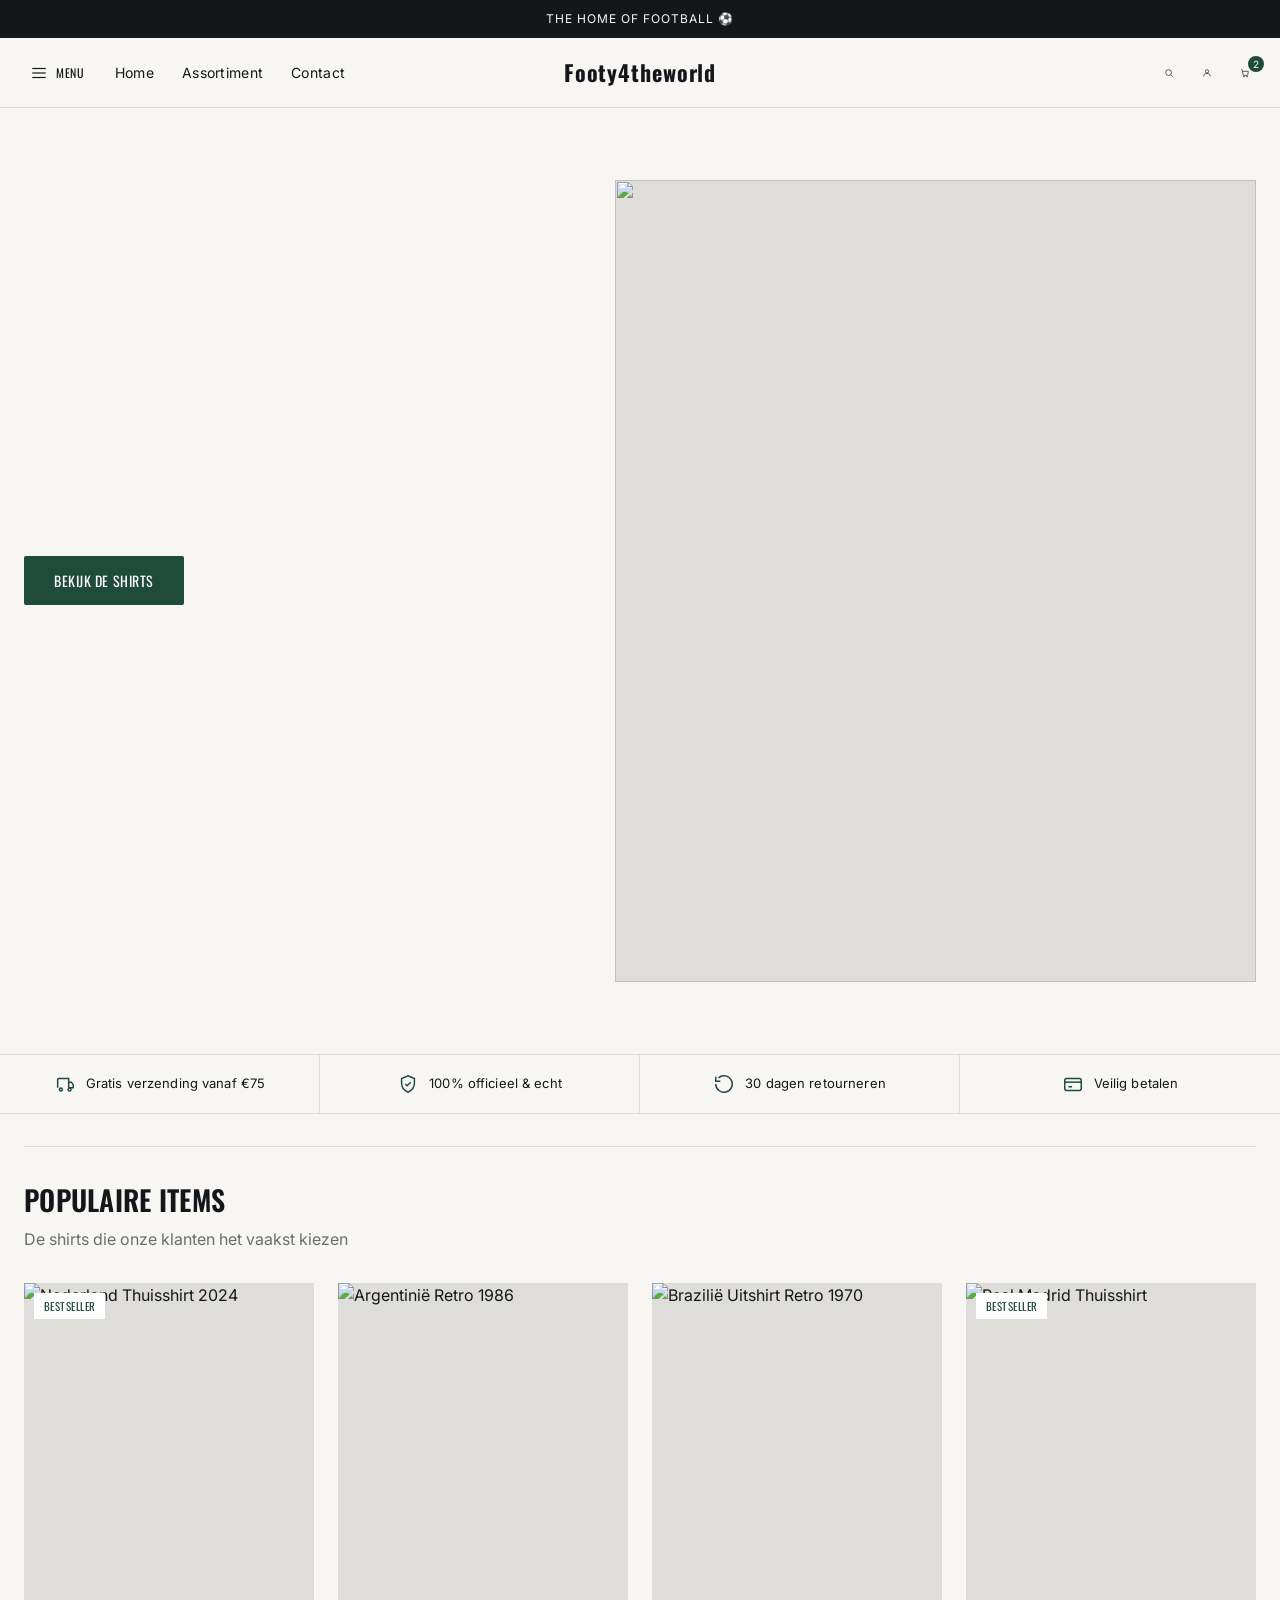
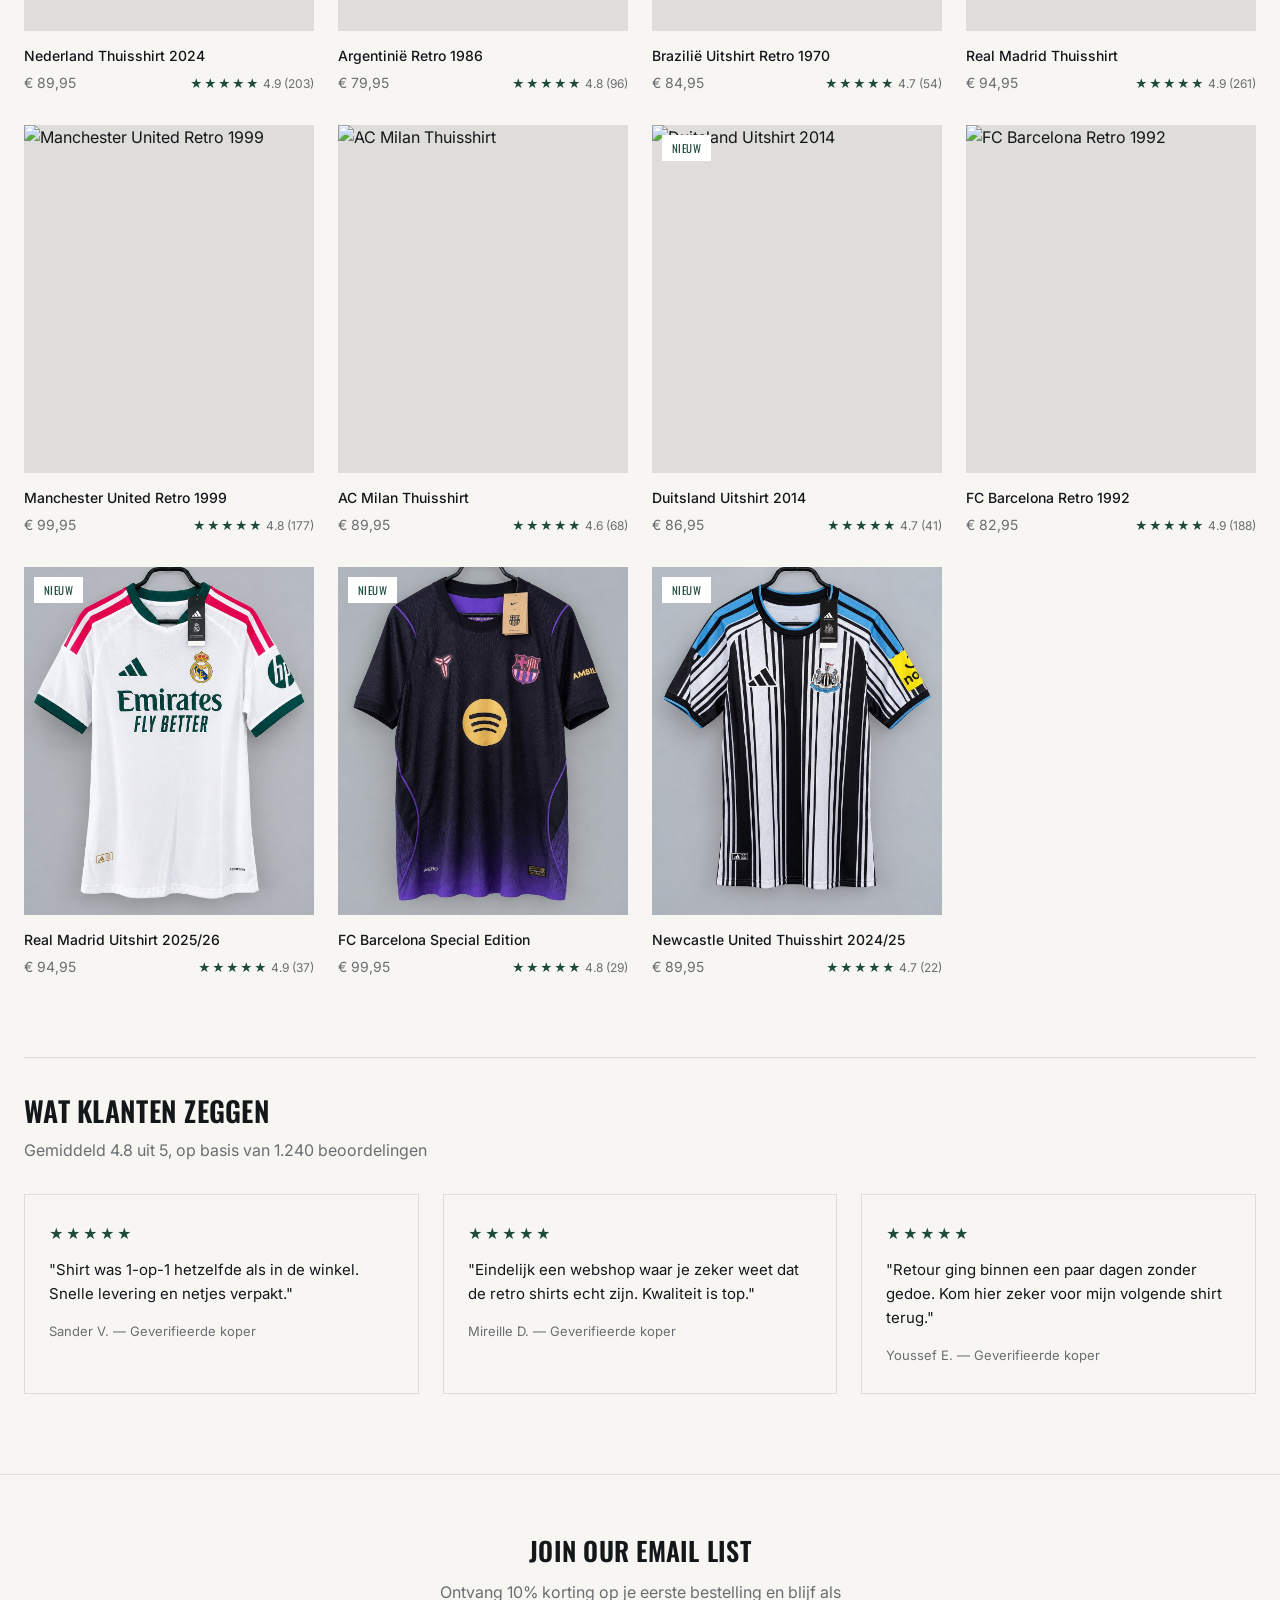
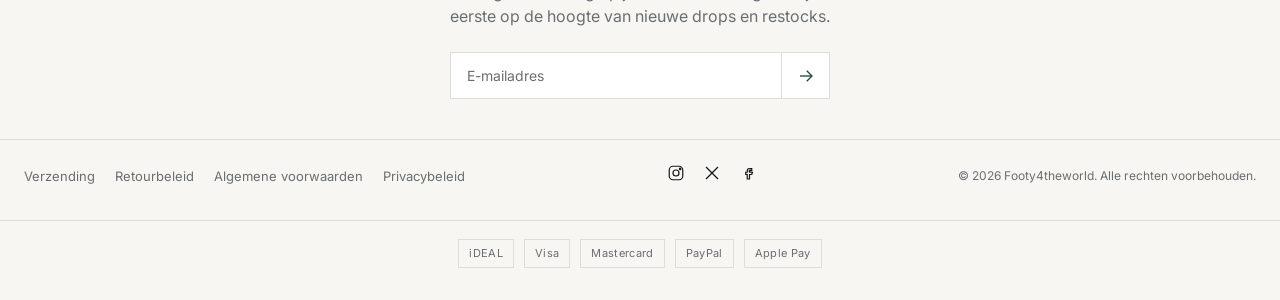
==== commit bae486d2: "Add 3 real product photos to Populaire items Real Madrid uitshirt 2025/26, FC Barcelona special edit" ====
--- a/index.html
+++ b/index.html
@@ -30,13 +30,13 @@
           <div class="league-menu" id="leagueMenu">
             <p class="league-menu-label">Competities</p>
             <ul>
-              <li><a href="#populair">Premier League</a></li>
-              <li><a href="#populair">Ligue 1</a></li>
-              <li><a href="#populair">Serie A</a></li>
-              <li><a href="#populair">LaLiga</a></li>
-              <li><a href="#populair">Bundesliga</a></li>
-              <li><a href="#populair">Eredivisie</a></li>
-              <li><a href="#populair">Retro</a></li>
+              <li><a href="premier-league.html">Premier League</a></li>
+              <li><a href="ligue-1.html">Ligue 1</a></li>
+              <li><a href="serie-a.html">Serie A</a></li>
+              <li><a href="laliga.html">LaLiga</a></li>
+              <li><a href="bundesliga.html">Bundesliga</a></li>
+              <li><a href="eredivisie.html">Eredivisie</a></li>
+              <li><a href="retro.html">Retro</a></li>
             </ul>
           </div>
         </div>
@@ -211,6 +211,45 @@
           </div>
         </article>
 
+        <article class="product-card">
+          <div class="product-image">
+            <span class="product-badge">Nieuw</span>
+            <a href="#"><img src="images/real-madrid-uitshirt-2526.jpg" alt="Real Madrid Uitshirt 2025/26" loading="lazy" /></a>
+            <button class="quick-add" type="button">+ Toevoegen</button>
+          </div>
+          <h3 class="product-title"><a href="#">Real Madrid Uitshirt 2025/26</a></h3>
+          <div class="product-meta">
+            <p class="product-price">€ 94,95</p>
+            <p class="product-rating"><span class="stars" aria-hidden="true">★★★★★</span> 4.9 <span class="rating-count">(37)</span></p>
+          </div>
+        </article>
+
+        <article class="product-card">
+          <div class="product-image">
+            <span class="product-badge">Nieuw</span>
+            <a href="#"><img src="images/fc-barcelona-special-edition.jpg" alt="FC Barcelona Special Edition Shirt" loading="lazy" /></a>
+            <button class="quick-add" type="button">+ Toevoegen</button>
+          </div>
+          <h3 class="product-title"><a href="#">FC Barcelona Special Edition</a></h3>
+          <div class="product-meta">
+            <p class="product-price">€ 99,95</p>
+            <p class="product-rating"><span class="stars" aria-hidden="true">★★★★★</span> 4.8 <span class="rating-count">(29)</span></p>
+          </div>
+        </article>
+
+        <article class="product-card">
+          <div class="product-image">
+            <span class="product-badge">Nieuw</span>
+            <a href="#"><img src="images/newcastle-united-thuisshirt-2425.jpg" alt="Newcastle United Thuisshirt 2024/25" loading="lazy" /></a>
+            <button class="quick-add" type="button">+ Toevoegen</button>
+          </div>
+          <h3 class="product-title"><a href="#">Newcastle United Thuisshirt 2024/25</a></h3>
+          <div class="product-meta">
+            <p class="product-price">€ 89,95</p>
+            <p class="product-rating"><span class="stars" aria-hidden="true">★★★★★</span> 4.7 <span class="rating-count">(22)</span></p>
+          </div>
+        </article>
+
       </div>
     </section>
 
--- a/styles.css
+++ b/styles.css
@@ -279,6 +279,51 @@
 .league-menu a:hover {
   background: var(--color-bg);
   color: var(--color-accent);
+}
+
+.league-menu a[aria-current="page"] {
+  color: var(--color-accent);
+  font-weight: 500;
+}
+
+/* ==========================================================================
+   Category page header
+   ========================================================================== */
+
+.category-header {
+  border-bottom: 1px solid var(--color-line);
+  padding: 40px var(--gutter) 32px;
+}
+
+.category-header-inner {
+  max-width: var(--max-width);
+  margin: 0 auto;
+}
+
+.breadcrumb {
+  font-size: 12px;
+  color: var(--color-text-muted);
+  margin-bottom: 14px;
+}
+
+.breadcrumb a:hover {
+  color: var(--color-accent);
+}
+
+.category-header h1 {
+  font-size: clamp(28px, 5vw, 40px);
+  margin-bottom: 10px;
+}
+
+.category-header p.category-intro {
+  max-width: 560px;
+  font-size: 15px;
+}
+
+.results-count {
+  font-size: 13px;
+  color: var(--color-text-muted);
+  margin-bottom: 24px;
 }
 
 /* ==========================================================================
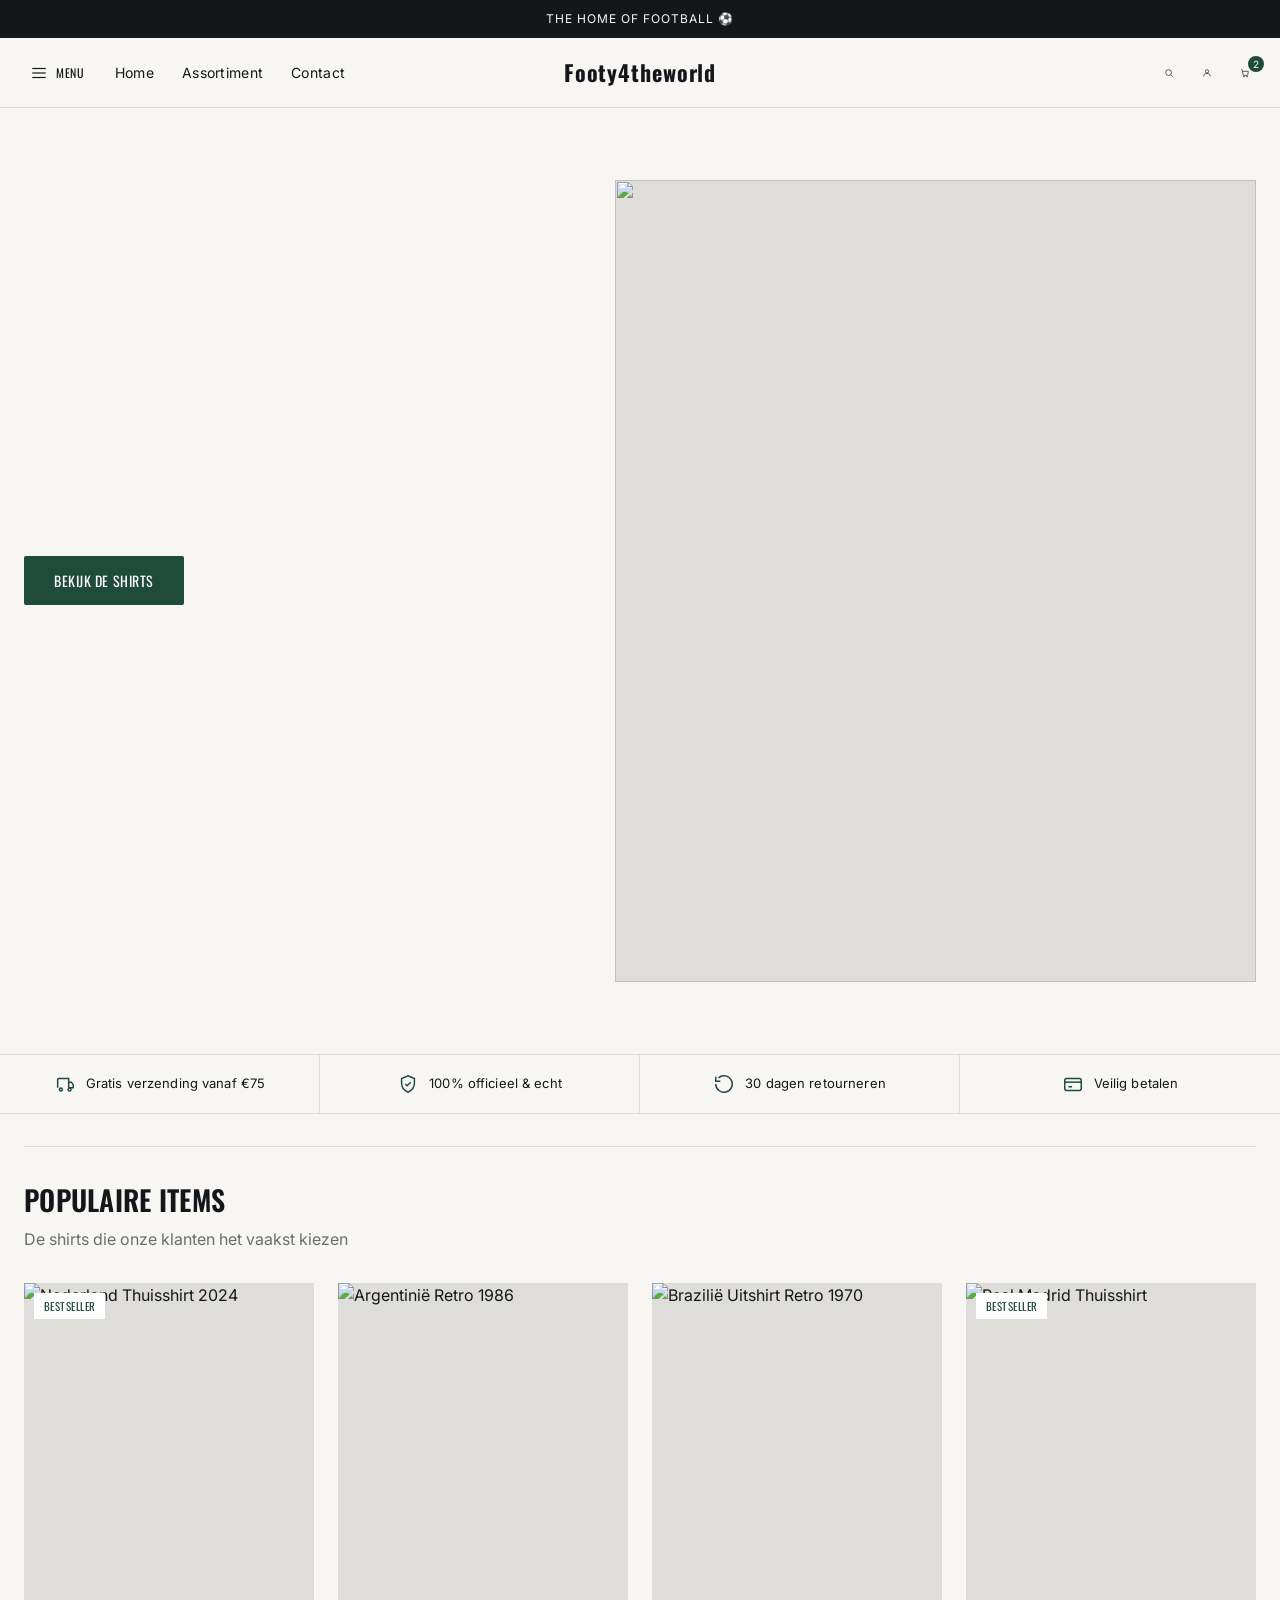
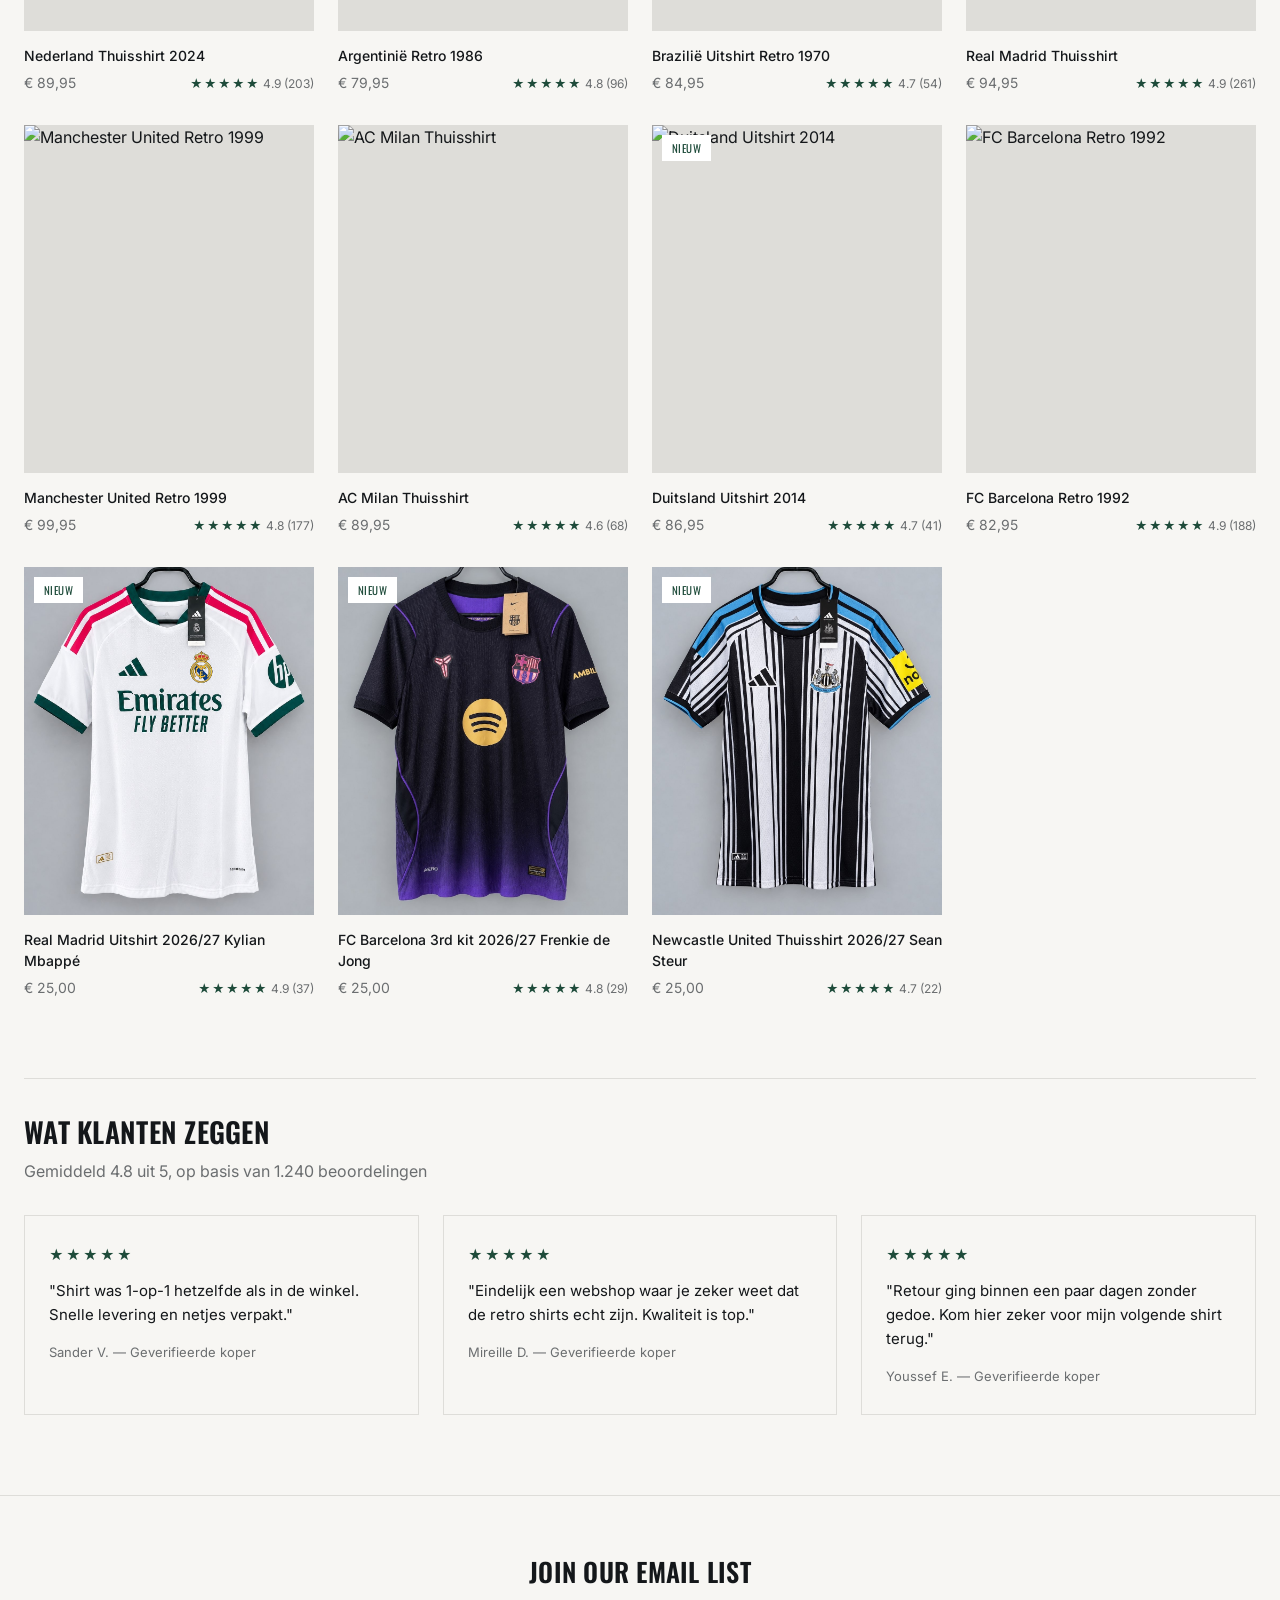
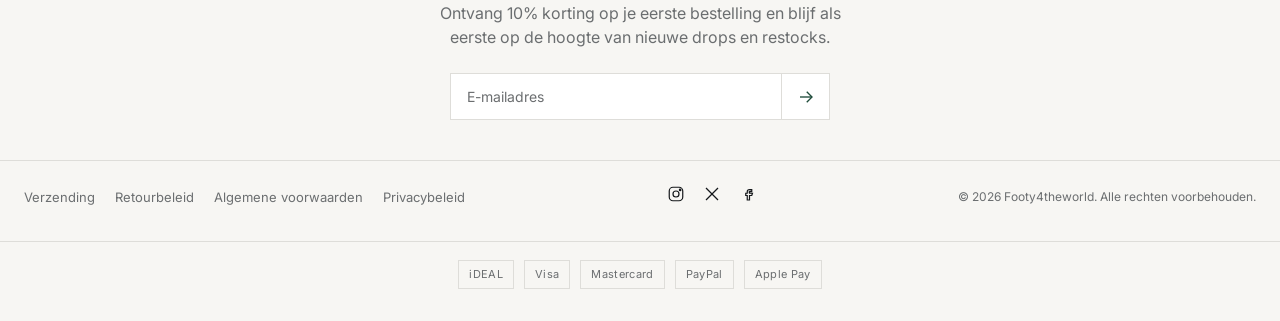
==== commit fe2a6c44: "Rename new shirts, set price to €25, add hover crossfade to back photo Real Madrid, Barcelona and Ne" ====
--- a/index.html
+++ b/index.html
@@ -214,12 +214,15 @@
         <article class="product-card">
           <div class="product-image">
             <span class="product-badge">Nieuw</span>
-            <a href="#"><img src="images/real-madrid-uitshirt-2526.jpg" alt="Real Madrid Uitshirt 2025/26" loading="lazy" /></a>
-            <button class="quick-add" type="button">+ Toevoegen</button>
-          </div>
-          <h3 class="product-title"><a href="#">Real Madrid Uitshirt 2025/26</a></h3>
-          <div class="product-meta">
-            <p class="product-price">€ 94,95</p>
+            <a href="#">
+              <img src="images/real-madrid-uitshirt-2526.jpg" alt="Real Madrid Uitshirt 2026/27 Kylian Mbappé" loading="lazy" />
+              <img class="shirt-back" src="images/real-madrid-uitshirt-2627-mbappe-back.jpg" alt="Real Madrid Uitshirt 2026/27 Kylian Mbappé — achterkant" loading="lazy" />
+            </a>
+            <button class="quick-add" type="button">+ Toevoegen</button>
+          </div>
+          <h3 class="product-title"><a href="#">Real Madrid Uitshirt 2026/27 Kylian Mbappé</a></h3>
+          <div class="product-meta">
+            <p class="product-price">€ 25,00</p>
             <p class="product-rating"><span class="stars" aria-hidden="true">★★★★★</span> 4.9 <span class="rating-count">(37)</span></p>
           </div>
         </article>
@@ -227,12 +230,15 @@
         <article class="product-card">
           <div class="product-image">
             <span class="product-badge">Nieuw</span>
-            <a href="#"><img src="images/fc-barcelona-special-edition.jpg" alt="FC Barcelona Special Edition Shirt" loading="lazy" /></a>
-            <button class="quick-add" type="button">+ Toevoegen</button>
-          </div>
-          <h3 class="product-title"><a href="#">FC Barcelona Special Edition</a></h3>
-          <div class="product-meta">
-            <p class="product-price">€ 99,95</p>
+            <a href="#">
+              <img src="images/fc-barcelona-special-edition.jpg" alt="FC Barcelona 3rd kit 2026/27 Frenkie de Jong" loading="lazy" />
+              <img class="shirt-back" src="images/fc-barcelona-3rd-2627-de-jong-back.jpg" alt="FC Barcelona 3rd kit 2026/27 Frenkie de Jong — achterkant" loading="lazy" />
+            </a>
+            <button class="quick-add" type="button">+ Toevoegen</button>
+          </div>
+          <h3 class="product-title"><a href="#">FC Barcelona 3rd kit 2026/27 Frenkie de Jong</a></h3>
+          <div class="product-meta">
+            <p class="product-price">€ 25,00</p>
             <p class="product-rating"><span class="stars" aria-hidden="true">★★★★★</span> 4.8 <span class="rating-count">(29)</span></p>
           </div>
         </article>
@@ -240,12 +246,15 @@
         <article class="product-card">
           <div class="product-image">
             <span class="product-badge">Nieuw</span>
-            <a href="#"><img src="images/newcastle-united-thuisshirt-2425.jpg" alt="Newcastle United Thuisshirt 2024/25" loading="lazy" /></a>
-            <button class="quick-add" type="button">+ Toevoegen</button>
-          </div>
-          <h3 class="product-title"><a href="#">Newcastle United Thuisshirt 2024/25</a></h3>
-          <div class="product-meta">
-            <p class="product-price">€ 89,95</p>
+            <a href="#">
+              <img src="images/newcastle-united-thuisshirt-2425.jpg" alt="Newcastle United Thuisshirt 2026/27 Sean Steur" loading="lazy" />
+              <img class="shirt-back" src="images/newcastle-united-thuisshirt-2627-steur-back.jpg" alt="Newcastle United Thuisshirt 2026/27 Sean Steur — achterkant" loading="lazy" />
+            </a>
+            <button class="quick-add" type="button">+ Toevoegen</button>
+          </div>
+          <h3 class="product-title"><a href="#">Newcastle United Thuisshirt 2026/27 Sean Steur</a></h3>
+          <div class="product-meta">
+            <p class="product-price">€ 25,00</p>
             <p class="product-rating"><span class="stars" aria-hidden="true">★★★★★</span> 4.7 <span class="rating-count">(22)</span></p>
           </div>
         </article>
--- a/styles.css
+++ b/styles.css
@@ -530,6 +530,18 @@
 
 .product-image:hover img {
   transform: scale(1.03);
+}
+
+.product-image .shirt-back {
+  position: absolute;
+  inset: 0;
+  z-index: 1;
+  opacity: 0;
+  transition: opacity 0.35s ease, transform 0.4s ease;
+}
+
+.product-image:hover .shirt-back {
+  opacity: 1;
 }
 
 .product-badge {
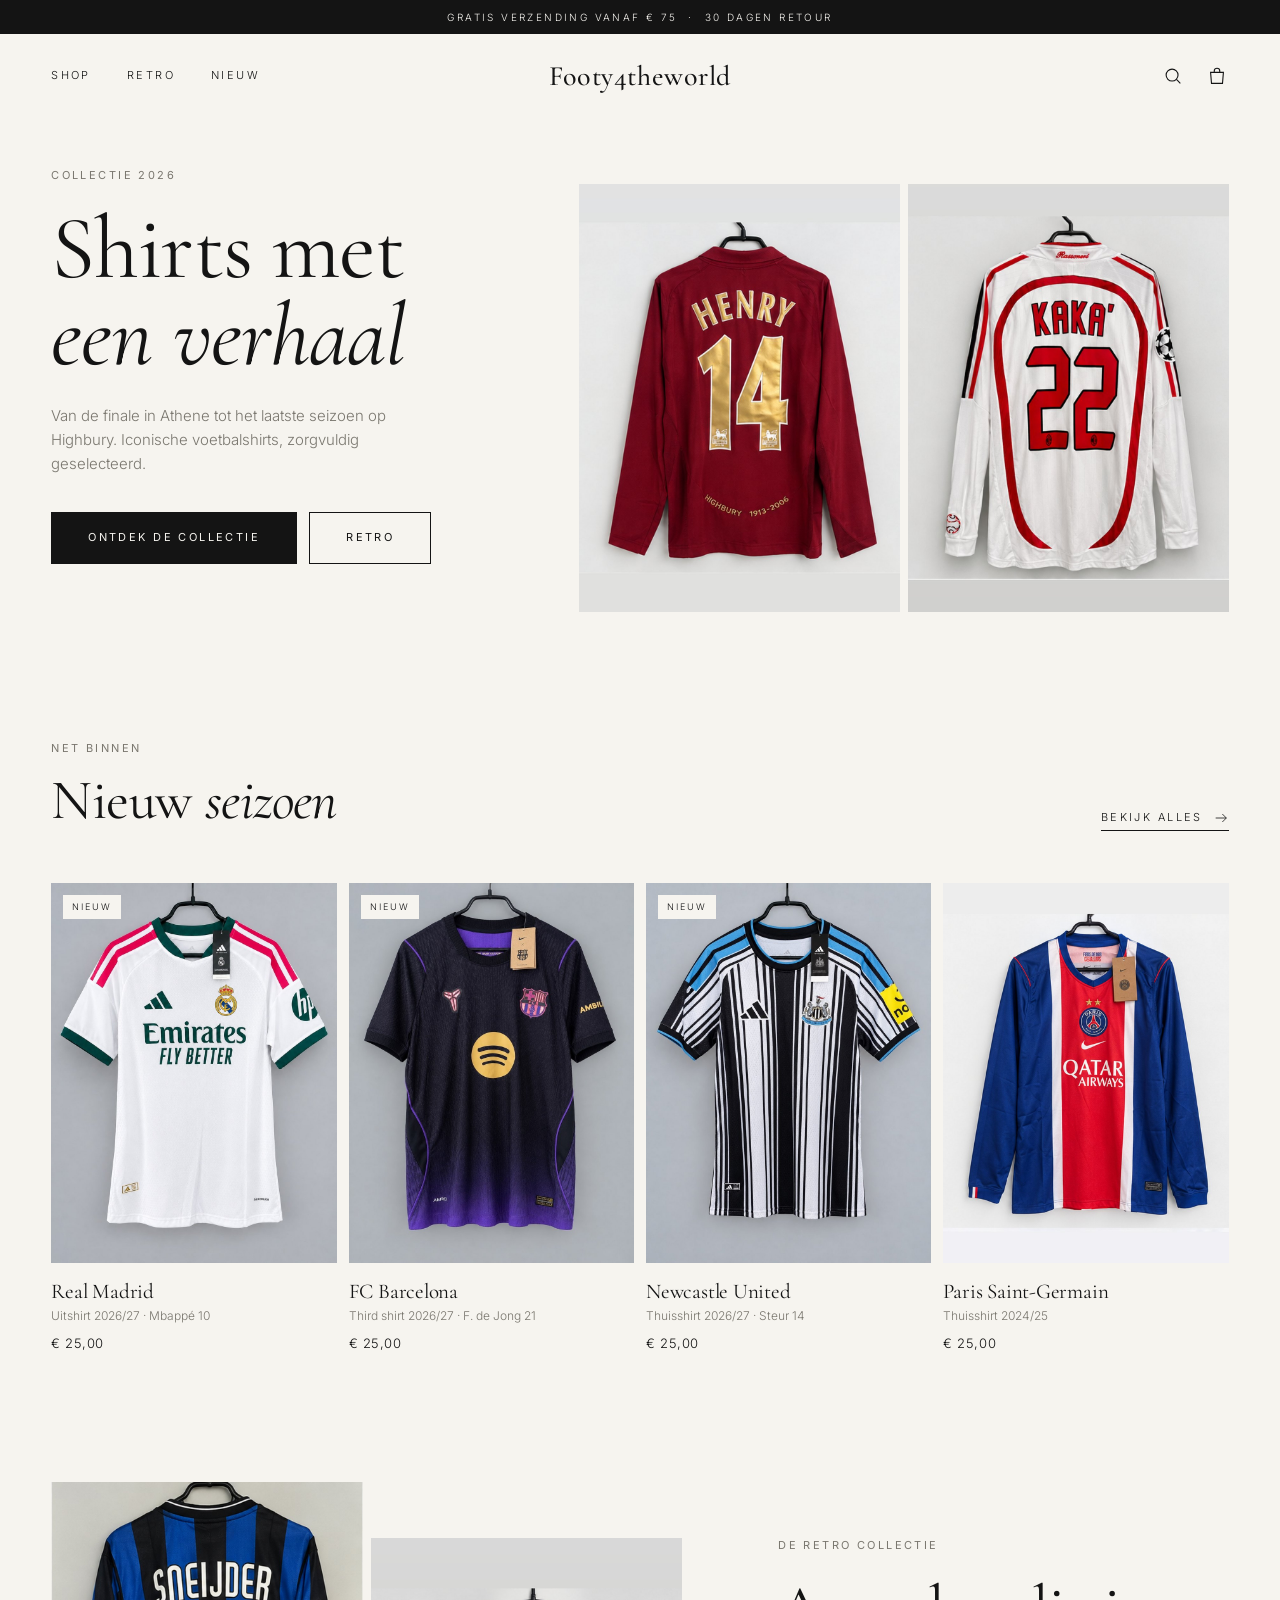
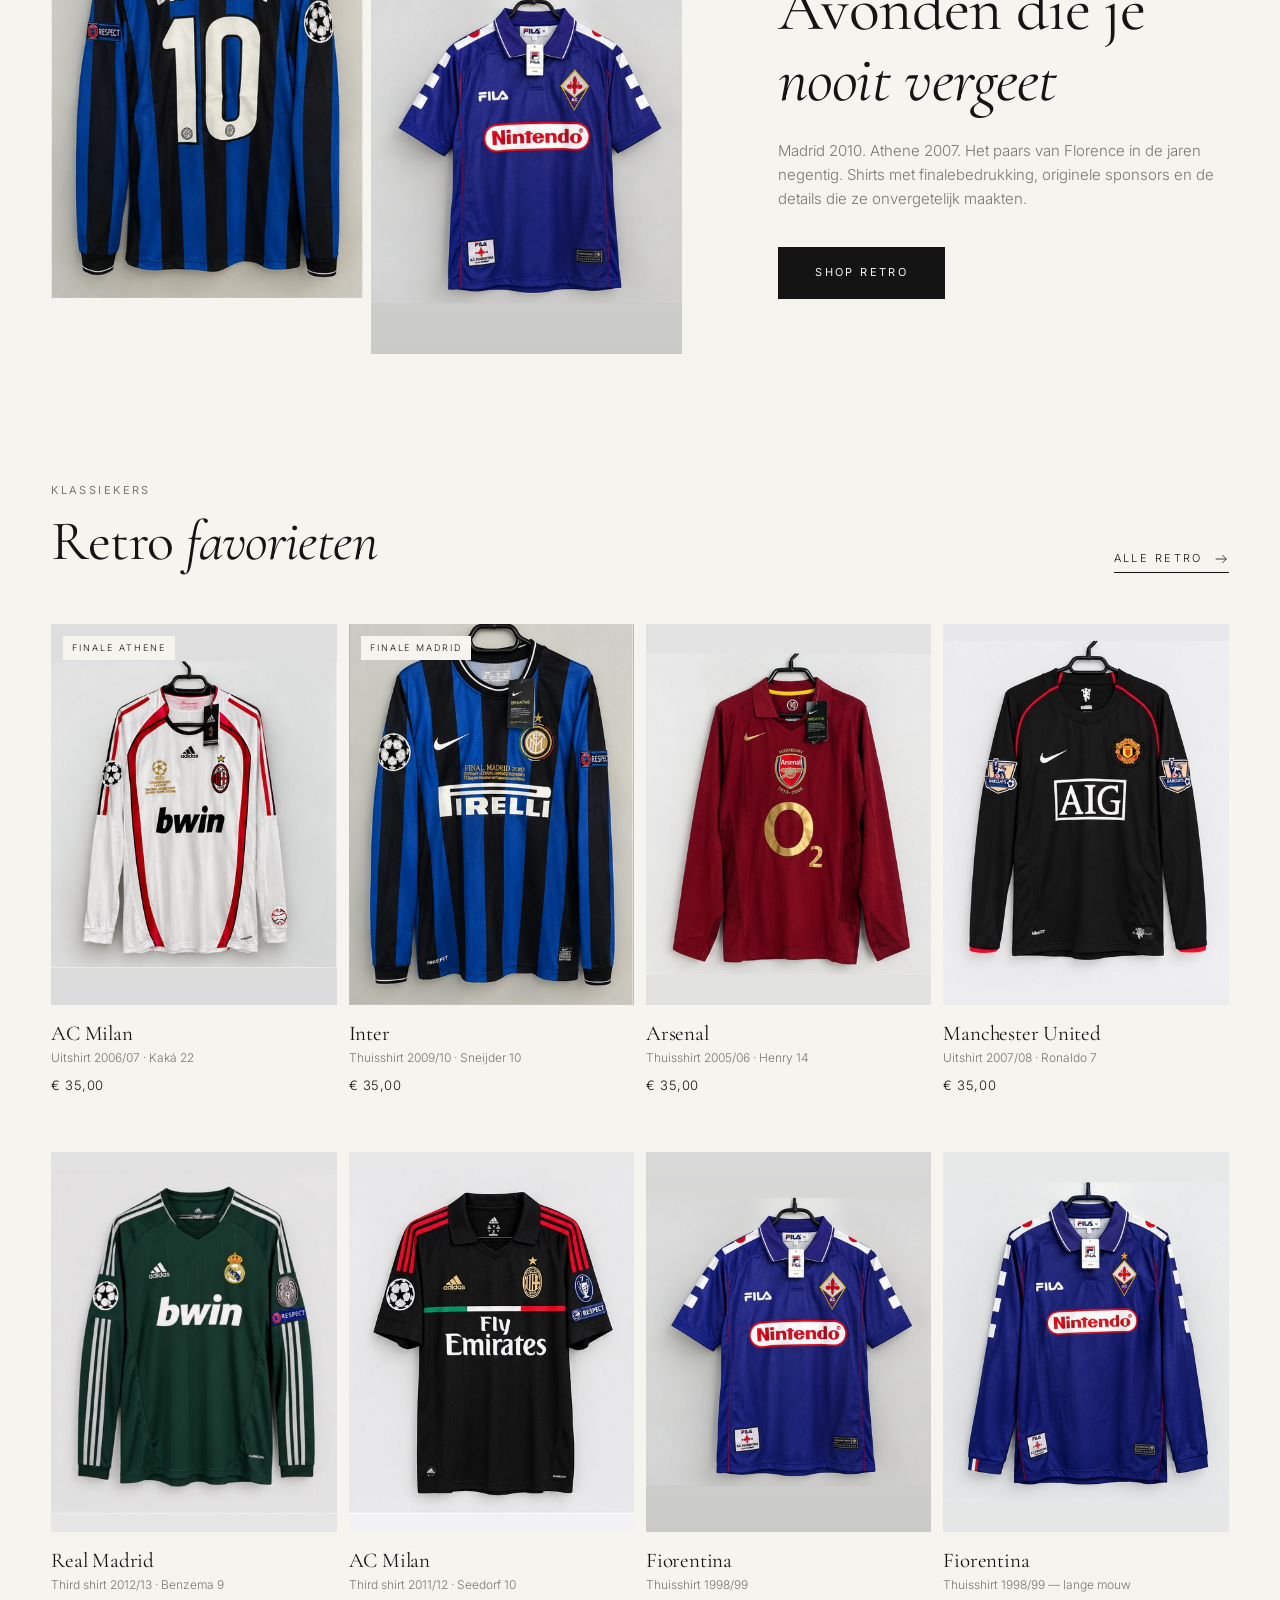
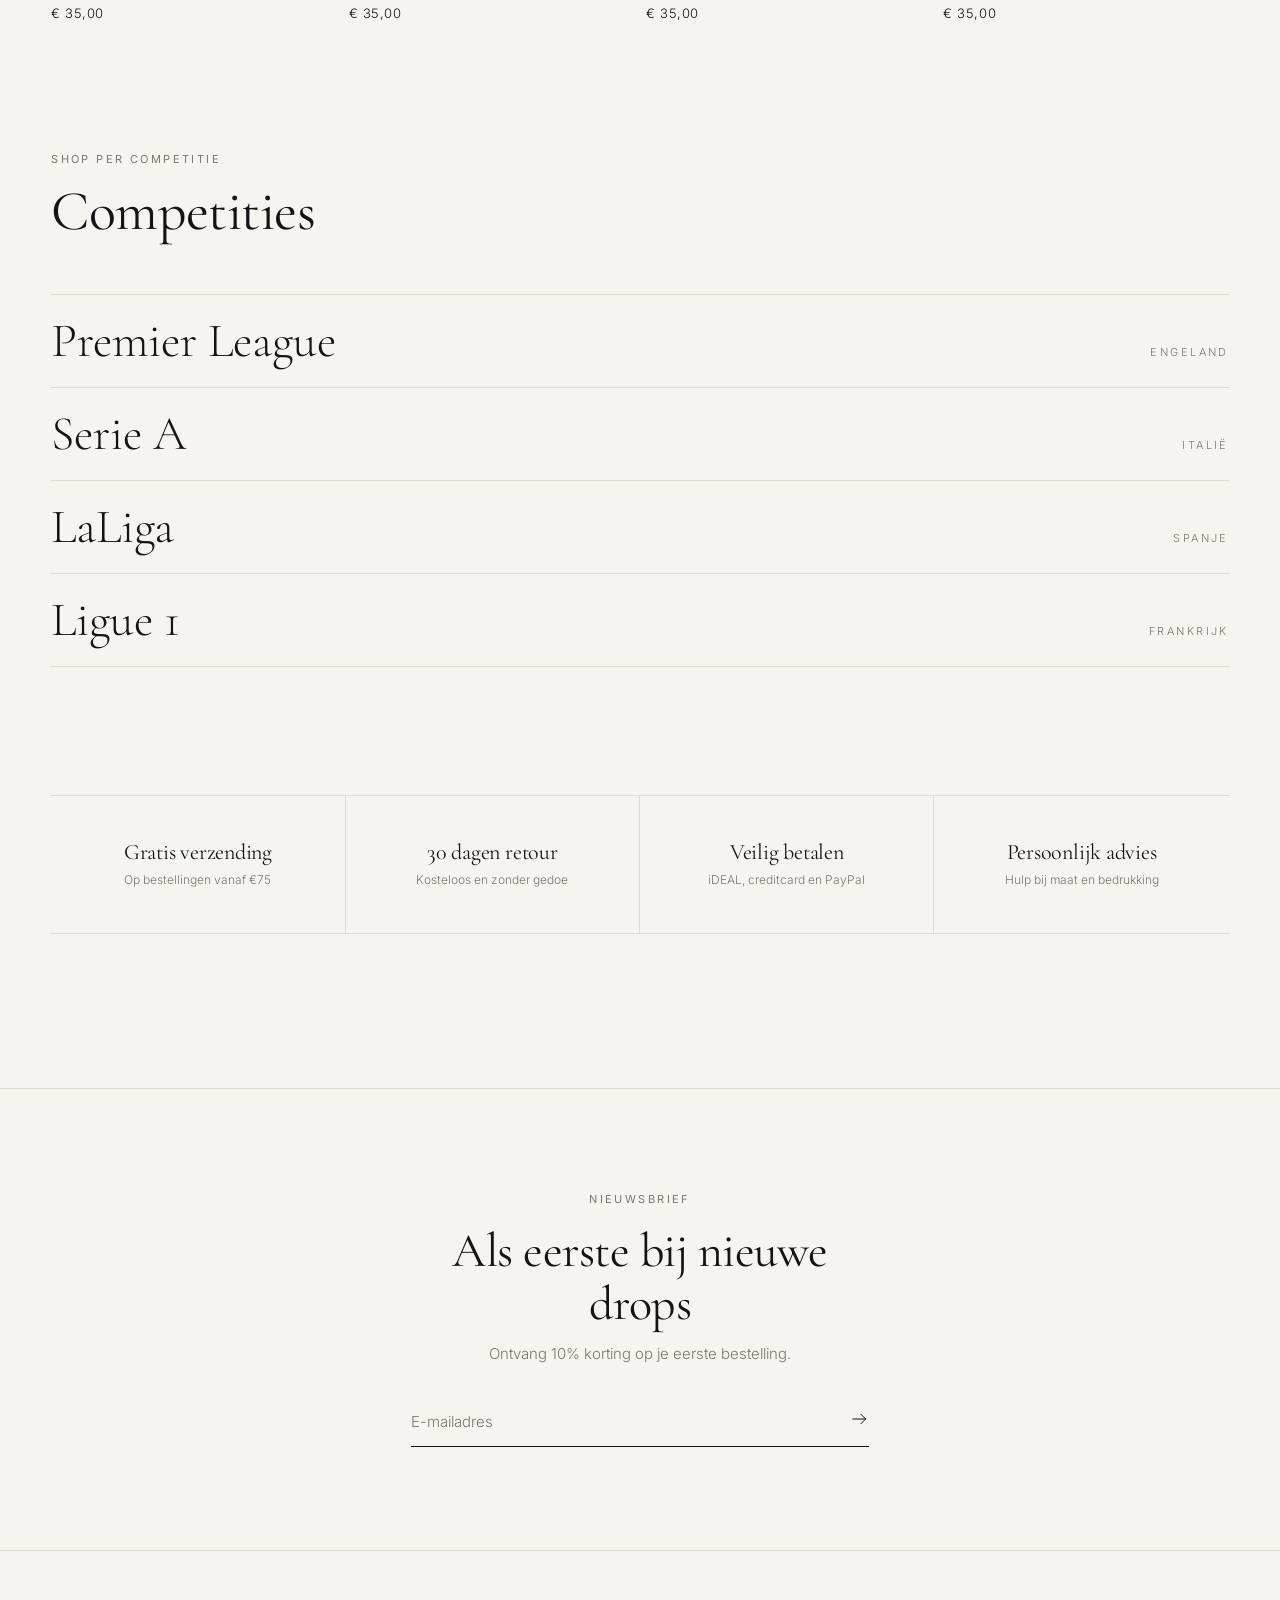
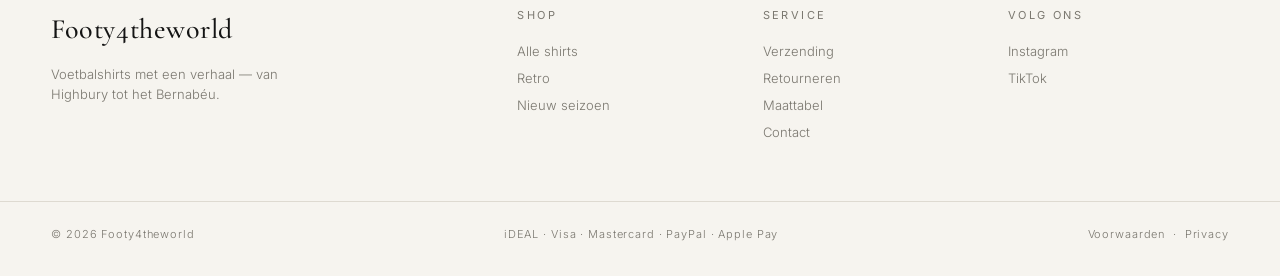
==== commit e098a3a0: "Redesign webshop to minimal luxury style with new product catalogue - Ivory/ink palette, Cormorant G" ====
--- a/index.html
+++ b/index.html
@@ -3,340 +3,88 @@
 <head>
 <meta charset="UTF-8" />
 <meta name="viewport" content="width=device-width, initial-scale=1.0" />
-<meta name="description" content="Footy4theworld verkoopt officiële en retro voetbalshirts voor liefhebbers die kwaliteit en echtheid belangrijk vinden. Gratis verzending vanaf €75." />
-<title>Footy4theworld — Officiële &amp; Retro Voetbalshirts</title>
+<meta name="description" content="Footy4theworld: retro klassiekers en shirts van het nieuwe seizoen, zorgvuldig geselecteerd. Gratis verzending vanaf €75." />
+<title>Footy4theworld — Voetbalshirts met een verhaal</title>
 <link rel="preconnect" href="https://fonts.googleapis.com" />
 <link rel="preconnect" href="https://fonts.gstatic.com" crossorigin />
-<link href="https://fonts.googleapis.com/css2?family=Oswald:wght@400;500;600;700&family=Inter:wght@400;500;600&display=swap" rel="stylesheet" />
+<link href="https://fonts.googleapis.com/css2?family=Cormorant+Garamond:ital,wght@0,400;0,500;1,400&family=Inter:wght@300;400&display=swap" rel="stylesheet" />
 <link rel="stylesheet" href="styles.css" />
+<script src="js/products.js" defer></script>
+<script src="js/app.js" defer></script>
 </head>
-<body>
-
-  <!-- Aankondigingsbalk -->
-  <div class="announcement-bar">
-    <p>The Home of Football ⚽</p>
-  </div>
-
-  <!-- Header -->
-  <header class="site-header">
-    <div class="header-inner">
-      <div class="header-left">
-        <div class="menu-wrap">
-          <button class="menu-btn" id="menuToggle" aria-haspopup="true" aria-expanded="false" aria-controls="leagueMenu">
-            <svg viewBox="0 0 24 24" fill="none" stroke="currentColor" stroke-width="1.6"><line x1="3" y1="6" x2="21" y2="6"/><line x1="3" y1="12" x2="21" y2="12"/><line x1="3" y1="18" x2="21" y2="18"/></svg>
-            <span>Menu</span>
-          </button>
-
-          <div class="league-menu" id="leagueMenu">
-            <p class="league-menu-label">Competities</p>
-            <ul>
-              <li><a href="premier-league.html">Premier League</a></li>
-              <li><a href="ligue-1.html">Ligue 1</a></li>
-              <li><a href="serie-a.html">Serie A</a></li>
-              <li><a href="laliga.html">LaLiga</a></li>
-              <li><a href="bundesliga.html">Bundesliga</a></li>
-              <li><a href="eredivisie.html">Eredivisie</a></li>
-              <li><a href="retro.html">Retro</a></li>
-            </ul>
-          </div>
-        </div>
-
-        <nav class="nav nav-left" aria-label="Hoofdnavigatie">
-          <a href="#">Home</a>
-          <a href="#populair">Assortiment</a>
-          <a href="#">Contact</a>
-        </nav>
-      </div>
-
-      <a href="#" class="logo">Footy4theworld</a>
-
-      <div class="header-icons">
-        <button class="icon-btn" aria-label="Zoeken">
-          <svg viewBox="0 0 24 24" fill="none" stroke="currentColor" stroke-width="1.6"><circle cx="11" cy="11" r="7"/><line x1="21" y1="21" x2="16.65" y2="16.65"/></svg>
-        </button>
-        <button class="icon-btn" aria-label="Account">
-          <svg viewBox="0 0 24 24" fill="none" stroke="currentColor" stroke-width="1.6"><circle cx="12" cy="8" r="4"/><path d="M4 20c0-4.4 3.6-7 8-7s8 2.6 8 7"/></svg>
-        </button>
-        <button class="icon-btn" aria-label="Winkelmandje">
-          <svg viewBox="0 0 24 24" fill="none" stroke="currentColor" stroke-width="1.6"><path d="M3 4h2l2.4 12.2a2 2 0 0 0 2 1.6h7.2a2 2 0 0 0 2-1.6L20 8H6"/><circle cx="9.5" cy="20.5" r="1.2"/><circle cx="17" cy="20.5" r="1.2"/></svg>
-          <span class="cart-count">2</span>
-        </button>
-      </div>
-    </div>
-  </header>
+<body data-page="home">
+  <header id="site-header"></header>
 
   <main>
-    <!-- Hero -->
     <section class="hero">
       <div class="hero-text">
-        <a href="#populair" class="btn btn-primary">Bekijk de shirts</a>
+        <p class="eyebrow">Collectie 2026</p>
+        <h1>Shirts met <em>een verhaal</em></h1>
+        <p class="lead">Van de finale in Athene tot het laatste seizoen op Highbury. Iconische voetbalshirts, zorgvuldig geselecteerd.</p>
+        <div class="hero-cta">
+          <a href="shop.html" class="btn btn-dark">Ontdek de collectie</a>
+          <a href="retro.html" class="btn btn-light">Retro</a>
+        </div>
       </div>
+      <div class="hero-media">
+        <figure><img src="images/products/arsenal-0506-thuis-henry-back.jpg" alt="Arsenal thuisshirt 2005/06 met Henry 14 op de rug" /></figure>
+        <figure><img src="images/products/ac-milan-0607-uit-kaka-back.jpg" alt="AC Milan uitshirt 2006/07 met Kaká 22 op de rug" /></figure>
+      </div>
+    </section>
 
-      <div class="hero-media">
-        <div class="hero-slideshow" role="img" aria-label="Voetbalshirt fotografie">
-          <img src="https://picsum.photos/seed/footyhero1/1000/1200" alt="" class="slide active" />
-          <img src="https://picsum.photos/seed/footyhero2/1000/1200" alt="" class="slide" />
-          <img src="https://picsum.photos/seed/footyhero3/1000/1200" alt="" class="slide" />
+    <section class="section container">
+      <div class="section-head">
+        <div><p class="eyebrow">Net binnen</p><h2>Nieuw <em>seizoen</em></h2></div>
+        <a href="shop.html?filter=nieuw" class="link-arrow">Bekijk alles <svg viewBox="0 0 24 24" fill="none" stroke="currentColor" stroke-width="1.2"><line x1="4" y1="12" x2="20" y2="12"/><polyline points="14 6 20 12 14 18"/></svg></a>
+      </div>
+      <div class="product-grid" data-products="nieuw" data-limit="4"></div>
+    </section>
+
+    <section class="section container">
+      <div class="editorial">
+        <div class="editorial-media">
+          <img src="images/products/inter-0910-thuis-sneijder-back.jpg" alt="Inter thuisshirt 2009/10 met Sneijder 10" loading="lazy" />
+          <img src="images/products/fiorentina-9899-thuis-front.jpg" alt="Fiorentina thuisshirt 1998/99" loading="lazy" />
+        </div>
+        <div class="editorial-text">
+          <p class="eyebrow">De retro collectie</p>
+          <h2>Avonden die je <em>nooit vergeet</em></h2>
+          <p>Madrid 2010. Athene 2007. Het paars van Florence in de jaren negentig. Shirts met finalebedrukking, originele sponsors en de details die ze onvergetelijk maakten.</p>
+          <a href="retro.html" class="btn btn-dark">Shop retro</a>
         </div>
       </div>
     </section>
 
-    <!-- Vertrouwen / USP's -->
-    <section class="usp-bar" aria-label="Waarom Footy4theworld">
-      <ul>
-        <li>
-          <svg viewBox="0 0 24 24" fill="none" stroke="currentColor" stroke-width="1.6"><path d="M4 16V7a1 1 0 0 1 1-1h11v10"/><path d="M16 10h3l2 3v3h-5"/><circle cx="7.5" cy="18" r="1.6"/><circle cx="17" cy="18" r="1.6"/></svg>
-          <span>Gratis verzending vanaf €75</span>
-        </li>
-        <li>
-          <svg viewBox="0 0 24 24" fill="none" stroke="currentColor" stroke-width="1.6"><path d="M12 3l7 3v5c0 4.6-3 8.3-7 10-4-1.7-7-5.4-7-10V6l7-3Z"/><path d="M9 12l2 2 4-4"/></svg>
-          <span>100% officieel &amp; echt</span>
-        </li>
-        <li>
-          <svg viewBox="0 0 24 24" fill="none" stroke="currentColor" stroke-width="1.6"><path d="M3 12a9 9 0 1 0 3-6.7"/><path d="M3 4v5h5"/></svg>
-          <span>30 dagen retourneren</span>
-        </li>
-        <li>
-          <svg viewBox="0 0 24 24" fill="none" stroke="currentColor" stroke-width="1.6"><rect x="3" y="6" width="18" height="13" rx="2"/><path d="M3 10h18"/><path d="M7 15h4"/></svg>
-          <span>Veilig betalen</span>
-        </li>
-      </ul>
+    <section class="section container">
+      <div class="section-head">
+        <div><p class="eyebrow">Klassiekers</p><h2>Retro <em>favorieten</em></h2></div>
+        <a href="retro.html" class="link-arrow">Alle retro <svg viewBox="0 0 24 24" fill="none" stroke="currentColor" stroke-width="1.2"><line x1="4" y1="12" x2="20" y2="12"/><polyline points="14 6 20 12 14 18"/></svg></a>
+      </div>
+      <div class="product-grid" data-products="retro" data-limit="8"></div>
     </section>
 
-    <!-- Productgrid -->
-    <section class="products" id="populair">
-      <div class="section-heading">
-        <h2>Populaire items</h2>
-        <p>De shirts die onze klanten het vaakst kiezen</p>
+    <section class="section container">
+      <div class="section-head">
+        <div><p class="eyebrow">Shop per competitie</p><h2>Competities</h2></div>
       </div>
-
-      <div class="product-grid">
-
-        <article class="product-card">
-          <div class="product-image">
-            <span class="product-badge">Bestseller</span>
-            <a href="#"><img src="https://picsum.photos/seed/shirt1/600/720" alt="Nederland Thuisshirt 2024" loading="lazy" /></a>
-            <button class="quick-add" type="button">+ Toevoegen</button>
-          </div>
-          <h3 class="product-title"><a href="#">Nederland Thuisshirt 2024</a></h3>
-          <div class="product-meta">
-            <p class="product-price">€ 89,95</p>
-            <p class="product-rating"><span class="stars" aria-hidden="true">★★★★★</span> 4.9 <span class="rating-count">(203)</span></p>
-          </div>
-        </article>
-
-        <article class="product-card">
-          <div class="product-image">
-            <a href="#"><img src="https://picsum.photos/seed/shirt2/600/720" alt="Argentinië Retro 1986" loading="lazy" /></a>
-            <button class="quick-add" type="button">+ Toevoegen</button>
-          </div>
-          <h3 class="product-title"><a href="#">Argentinië Retro 1986</a></h3>
-          <div class="product-meta">
-            <p class="product-price">€ 79,95</p>
-            <p class="product-rating"><span class="stars" aria-hidden="true">★★★★★</span> 4.8 <span class="rating-count">(96)</span></p>
-          </div>
-        </article>
-
-        <article class="product-card">
-          <div class="product-image">
-            <a href="#"><img src="https://picsum.photos/seed/shirt3/600/720" alt="Brazilië Uitshirt Retro 1970" loading="lazy" /></a>
-            <button class="quick-add" type="button">+ Toevoegen</button>
-          </div>
-          <h3 class="product-title"><a href="#">Brazilië Uitshirt Retro 1970</a></h3>
-          <div class="product-meta">
-            <p class="product-price">€ 84,95</p>
-            <p class="product-rating"><span class="stars" aria-hidden="true">★★★★★</span> 4.7 <span class="rating-count">(54)</span></p>
-          </div>
-        </article>
-
-        <article class="product-card">
-          <div class="product-image">
-            <span class="product-badge">Bestseller</span>
-            <a href="#"><img src="https://picsum.photos/seed/shirt4/600/720" alt="Real Madrid Thuisshirt" loading="lazy" /></a>
-            <button class="quick-add" type="button">+ Toevoegen</button>
-          </div>
-          <h3 class="product-title"><a href="#">Real Madrid Thuisshirt</a></h3>
-          <div class="product-meta">
-            <p class="product-price">€ 94,95</p>
-            <p class="product-rating"><span class="stars" aria-hidden="true">★★★★★</span> 4.9 <span class="rating-count">(261)</span></p>
-          </div>
-        </article>
-
-        <article class="product-card">
-          <div class="product-image">
-            <a href="#"><img src="https://picsum.photos/seed/shirt5/600/720" alt="Manchester United Retro 1999" loading="lazy" /></a>
-            <button class="quick-add" type="button">+ Toevoegen</button>
-          </div>
-          <h3 class="product-title"><a href="#">Manchester United Retro 1999</a></h3>
-          <div class="product-meta">
-            <p class="product-price">€ 99,95</p>
-            <p class="product-rating"><span class="stars" aria-hidden="true">★★★★★</span> 4.8 <span class="rating-count">(177)</span></p>
-          </div>
-        </article>
-
-        <article class="product-card">
-          <div class="product-image">
-            <a href="#"><img src="https://picsum.photos/seed/shirt6/600/720" alt="AC Milan Thuisshirt" loading="lazy" /></a>
-            <button class="quick-add" type="button">+ Toevoegen</button>
-          </div>
-          <h3 class="product-title"><a href="#">AC Milan Thuisshirt</a></h3>
-          <div class="product-meta">
-            <p class="product-price">€ 89,95</p>
-            <p class="product-rating"><span class="stars" aria-hidden="true">★★★★★</span> 4.6 <span class="rating-count">(68)</span></p>
-          </div>
-        </article>
-
-        <article class="product-card">
-          <div class="product-image">
-            <span class="product-badge">Nieuw</span>
-            <a href="#"><img src="https://picsum.photos/seed/shirt7/600/720" alt="Duitsland Uitshirt 2014" loading="lazy" /></a>
-            <button class="quick-add" type="button">+ Toevoegen</button>
-          </div>
-          <h3 class="product-title"><a href="#">Duitsland Uitshirt 2014</a></h3>
-          <div class="product-meta">
-            <p class="product-price">€ 86,95</p>
-            <p class="product-rating"><span class="stars" aria-hidden="true">★★★★★</span> 4.7 <span class="rating-count">(41)</span></p>
-          </div>
-        </article>
-
-        <article class="product-card">
-          <div class="product-image">
-            <a href="#"><img src="https://picsum.photos/seed/shirt8/600/720" alt="FC Barcelona Retro 1992" loading="lazy" /></a>
-            <button class="quick-add" type="button">+ Toevoegen</button>
-          </div>
-          <h3 class="product-title"><a href="#">FC Barcelona Retro 1992</a></h3>
-          <div class="product-meta">
-            <p class="product-price">€ 82,95</p>
-            <p class="product-rating"><span class="stars" aria-hidden="true">★★★★★</span> 4.9 <span class="rating-count">(188)</span></p>
-          </div>
-        </article>
-
-        <article class="product-card">
-          <div class="product-image">
-            <span class="product-badge">Nieuw</span>
-            <a href="#">
-              <img src="images/real-madrid-uitshirt-2526.jpg" alt="Real Madrid Uitshirt 2026/27 Kylian Mbappé" loading="lazy" />
-              <img class="shirt-back" src="images/real-madrid-uitshirt-2627-mbappe-back.jpg" alt="Real Madrid Uitshirt 2026/27 Kylian Mbappé — achterkant" loading="lazy" />
-            </a>
-            <button class="quick-add" type="button">+ Toevoegen</button>
-          </div>
-          <h3 class="product-title"><a href="#">Real Madrid Uitshirt 2026/27 Kylian Mbappé</a></h3>
-          <div class="product-meta">
-            <p class="product-price">€ 25,00</p>
-            <p class="product-rating"><span class="stars" aria-hidden="true">★★★★★</span> 4.9 <span class="rating-count">(37)</span></p>
-          </div>
-        </article>
-
-        <article class="product-card">
-          <div class="product-image">
-            <span class="product-badge">Nieuw</span>
-            <a href="#">
-              <img src="images/fc-barcelona-special-edition.jpg" alt="FC Barcelona 3rd kit 2026/27 Frenkie de Jong" loading="lazy" />
-              <img class="shirt-back" src="images/fc-barcelona-3rd-2627-de-jong-back.jpg" alt="FC Barcelona 3rd kit 2026/27 Frenkie de Jong — achterkant" loading="lazy" />
-            </a>
-            <button class="quick-add" type="button">+ Toevoegen</button>
-          </div>
-          <h3 class="product-title"><a href="#">FC Barcelona 3rd kit 2026/27 Frenkie de Jong</a></h3>
-          <div class="product-meta">
-            <p class="product-price">€ 25,00</p>
-            <p class="product-rating"><span class="stars" aria-hidden="true">★★★★★</span> 4.8 <span class="rating-count">(29)</span></p>
-          </div>
-        </article>
-
-        <article class="product-card">
-          <div class="product-image">
-            <span class="product-badge">Nieuw</span>
-            <a href="#">
-              <img src="images/newcastle-united-thuisshirt-2425.jpg" alt="Newcastle United Thuisshirt 2026/27 Sean Steur" loading="lazy" />
-              <img class="shirt-back" src="images/newcastle-united-thuisshirt-2627-steur-back.jpg" alt="Newcastle United Thuisshirt 2026/27 Sean Steur — achterkant" loading="lazy" />
-            </a>
-            <button class="quick-add" type="button">+ Toevoegen</button>
-          </div>
-          <h3 class="product-title"><a href="#">Newcastle United Thuisshirt 2026/27 Sean Steur</a></h3>
-          <div class="product-meta">
-            <p class="product-price">€ 25,00</p>
-            <p class="product-rating"><span class="stars" aria-hidden="true">★★★★★</span> 4.7 <span class="rating-count">(22)</span></p>
-          </div>
-        </article>
-
-      </div>
+      <nav class="league-list" aria-label="Competities">
+        <a href="premier-league.html"><span class="name">Premier League</span><span class="meta">Engeland</span></a>
+        <a href="serie-a.html"><span class="name">Serie A</span><span class="meta">Italië</span></a>
+        <a href="laliga.html"><span class="name">LaLiga</span><span class="meta">Spanje</span></a>
+        <a href="ligue-1.html"><span class="name">Ligue 1</span><span class="meta">Frankrijk</span></a>
+      </nav>
     </section>
 
-    <!-- Social proof -->
-    <section class="reviews" aria-label="Klantbeoordelingen">
-      <div class="section-heading">
-        <h2>Wat klanten zeggen</h2>
-        <p>Gemiddeld 4.8 uit 5, op basis van 1.240 beoordelingen</p>
-      </div>
-
-      <div class="review-grid">
-        <article class="review-card">
-          <p class="stars" aria-hidden="true">★★★★★</p>
-          <p class="review-text">"Shirt was 1-op-1 hetzelfde als in de winkel. Snelle levering en netjes verpakt."</p>
-          <p class="review-author">Sander V. — Geverifieerde koper</p>
-        </article>
-
-        <article class="review-card">
-          <p class="stars" aria-hidden="true">★★★★★</p>
-          <p class="review-text">"Eindelijk een webshop waar je zeker weet dat de retro shirts echt zijn. Kwaliteit is top."</p>
-          <p class="review-author">Mireille D. — Geverifieerde koper</p>
-        </article>
-
-        <article class="review-card">
-          <p class="stars" aria-hidden="true">★★★★★</p>
-          <p class="review-text">"Retour ging binnen een paar dagen zonder gedoe. Kom hier zeker voor mijn volgende shirt terug."</p>
-          <p class="review-author">Youssef E. — Geverifieerde koper</p>
-        </article>
+    <section class="section container">
+      <div class="service">
+        <div><h3>Gratis verzending</h3><p>Op bestellingen vanaf €75</p></div>
+        <div><h3>30 dagen retour</h3><p>Kosteloos en zonder gedoe</p></div>
+        <div><h3>Veilig betalen</h3><p>iDEAL, creditcard en PayPal</p></div>
+        <div><h3>Persoonlijk advies</h3><p>Hulp bij maat en bedrukking</p></div>
       </div>
     </section>
   </main>
 
-  <!-- Footer -->
-  <footer class="site-footer">
-    <div class="footer-newsletter">
-      <h2>Join our email list</h2>
-      <p>Ontvang 10% korting op je eerste bestelling en blijf als eerste op de hoogte van nieuwe drops en restocks.</p>
-      <form class="newsletter-form" onsubmit="return false;">
-        <label for="newsletter-email" class="visually-hidden">E-mailadres</label>
-        <input id="newsletter-email" type="email" placeholder="E-mailadres" required />
-        <button type="submit" aria-label="Aanmelden">
-          <svg viewBox="0 0 24 24" fill="none" stroke="currentColor" stroke-width="1.8"><line x1="4" y1="12" x2="20" y2="12"/><polyline points="13 5 20 12 13 19"/></svg>
-        </button>
-      </form>
-    </div>
-
-    <div class="footer-bottom">
-      <div class="footer-links">
-        <a href="#">Verzending</a>
-        <a href="#">Retourbeleid</a>
-        <a href="#">Algemene voorwaarden</a>
-        <a href="#">Privacybeleid</a>
-      </div>
-
-      <div class="footer-social">
-        <a href="#" aria-label="Instagram">
-          <svg viewBox="0 0 24 24" fill="none" stroke="currentColor" stroke-width="1.6"><rect x="3" y="3" width="18" height="18" rx="5"/><circle cx="12" cy="12" r="4"/><circle cx="17.5" cy="6.5" r="1"/></svg>
-        </a>
-        <a href="#" aria-label="X / Twitter">
-          <svg viewBox="0 0 24 24" fill="none" stroke="currentColor" stroke-width="1.6"><line x1="4" y1="4" x2="20" y2="20"/><line x1="20" y1="4" x2="4" y2="20"/></svg>
-        </a>
-        <a href="#" aria-label="Facebook">
-          <svg viewBox="0 0 24 24" fill="none" stroke="currentColor" stroke-width="1.6"><path d="M14 9h3V6h-3a3 3 0 0 0-3 3v2H9v3h2v6h3v-6h3l1-3h-4V9a1 1 0 0 1 1-1Z"/></svg>
-        </a>
-      </div>
-
-      <p class="footer-copy">© 2026 Footy4theworld. Alle rechten voorbehouden.</p>
-    </div>
-
-    <div class="footer-payments">
-      <span>iDEAL</span>
-      <span>Visa</span>
-      <span>Mastercard</span>
-      <span>PayPal</span>
-      <span>Apple Pay</span>
-    </div>
-  </footer>
-
-  <script src="script.js"></script>
+  <footer id="site-footer"></footer>
 </body>
 </html>
--- a/styles.css
+++ b/styles.css
@@ -1,818 +1,858 @@
 /* ==========================================================================
-   Footy4theworld — mockup styles
+   Footy4theworld — minimalistisch luxe
    ========================================================================== */
 
 :root {
-  --color-bg: #F7F6F3;
-  --color-text: #14171A;
-  --color-text-muted: #6B6E70;
-  --color-line: #DEDDD9;
-  --color-accent: #1E4B3A;
-  --color-accent-hover: #163a2c;
-  --color-surface: #FFFFFF;
-
-  --font-heading: "Oswald", sans-serif;
-  --font-body: "Inter", sans-serif;
-
-  --max-width: 1280px;
-  --gutter: 24px;
-}
-
-* {
-  box-sizing: border-box;
-}
-
-html {
-  scroll-behavior: smooth;
-}
+  --bg: #f6f4ef;
+  --surface: #ecebe6;
+  --ink: #141414;
+  --muted: #7a776f;
+  --line: #dedad1;
+  --white: #fff;
+
+  --serif: "Cormorant Garamond", "Times New Roman", serif;
+  --sans: "Inter", system-ui, sans-serif;
+
+  --max: 1440px;
+  --gutter: clamp(16px, 4vw, 56px);
+  --ease: cubic-bezier(0.22, 0.61, 0.36, 1);
+}
+
+* { box-sizing: border-box; }
+
+html { scroll-behavior: smooth; }
 
 body {
   margin: 0;
-  background: var(--color-bg);
-  color: var(--color-text);
-  font-family: var(--font-body);
-  font-size: 16px;
-  line-height: 1.5;
+  background: var(--bg);
+  color: var(--ink);
+  font-family: var(--sans);
+  font-weight: 300;
+  font-size: 15px;
+  line-height: 1.6;
   -webkit-font-smoothing: antialiased;
-}
+  overflow-x: hidden;
+}
+
+body.no-scroll { overflow: hidden; }
 
 h1, h2, h3 {
-  font-family: var(--font-heading);
-  font-weight: 600;
-  text-transform: uppercase;
-  letter-spacing: 0.01em;
+  font-family: var(--serif);
+  font-weight: 400;
+  line-height: 1.1;
   margin: 0;
-}
-
-p {
-  margin: 0;
-  color: var(--color-text-muted);
-}
-
-a {
+  letter-spacing: -0.01em;
+}
+
+p { margin: 0; }
+a { color: inherit; text-decoration: none; }
+img { display: block; max-width: 100%; }
+ul { list-style: none; margin: 0; padding: 0; }
+
+button {
+  font: inherit;
   color: inherit;
-  text-decoration: none;
-}
-
-img {
-  max-width: 100%;
-  display: block;
-}
-
-button {
-  font-family: var(--font-body);
+  background: none;
+  border: 0;
+  padding: 0;
   cursor: pointer;
-  background: none;
-  border: none;
-  color: inherit;
-}
+}
+
+:focus-visible { outline: 1px solid var(--ink); outline-offset: 3px; }
 
 .visually-hidden {
-  position: absolute;
-  width: 1px;
-  height: 1px;
-  padding: 0;
-  margin: -1px;
-  overflow: hidden;
-  clip: rect(0, 0, 0, 0);
-  white-space: nowrap;
-  border: 0;
-}
-
-/* ==========================================================================
-   Announcement bar
-   ========================================================================== */
-
-.announcement-bar {
-  background: var(--color-text);
-  color: var(--color-bg);
-}
-
-.announcement-bar p {
-  margin: 0;
-  color: var(--color-bg);
-  text-align: center;
-  font-size: 12px;
-  letter-spacing: 0.08em;
-  text-transform: uppercase;
-  padding: 10px var(--gutter);
-}
+  position: absolute; width: 1px; height: 1px; margin: -1px; padding: 0;
+  overflow: hidden; clip: rect(0 0 0 0); white-space: nowrap; border: 0;
+}
+
+.eyebrow {
+  font-family: var(--sans);
+  font-size: 11px;
+  font-weight: 400;
+  letter-spacing: 0.22em;
+  text-transform: uppercase;
+  color: var(--muted);
+}
+
+.container {
+  max-width: var(--max);
+  margin: 0 auto;
+  padding: 0 var(--gutter);
+}
+
+/* Buttons & links ---------------------------------------------------------- */
+
+.btn {
+  display: inline-flex;
+  align-items: center;
+  justify-content: center;
+  gap: 12px;
+  height: 52px;
+  padding: 0 36px;
+  font-size: 11px;
+  font-weight: 400;
+  letter-spacing: 0.22em;
+  text-transform: uppercase;
+  border: 1px solid var(--ink);
+  transition: background 0.3s var(--ease), color 0.3s var(--ease);
+}
+
+.btn-dark { background: var(--ink); color: var(--bg); }
+.btn-dark:hover { background: transparent; color: var(--ink); }
+.btn-light { background: transparent; color: var(--ink); }
+.btn-light:hover { background: var(--ink); color: var(--bg); }
+.btn-block { width: 100%; }
+
+.link-arrow {
+  display: inline-flex;
+  align-items: center;
+  gap: 10px;
+  font-size: 11px;
+  letter-spacing: 0.22em;
+  text-transform: uppercase;
+  padding-bottom: 4px;
+  border-bottom: 1px solid currentColor;
+}
+.link-arrow svg { width: 16px; height: 16px; transition: transform 0.3s var(--ease); }
+.link-arrow:hover svg { transform: translateX(4px); }
 
 /* ==========================================================================
    Header
    ========================================================================== */
 
 .site-header {
-  border-bottom: 1px solid var(--color-line);
-  background: var(--color-bg);
   position: sticky;
   top: 0;
   z-index: 50;
+  background: var(--bg);
+  border-bottom: 1px solid transparent;
+  transition: border-color 0.3s var(--ease);
+}
+.site-header.scrolled { border-bottom-color: var(--line); }
+
+.announcement {
+  background: var(--ink);
+  color: var(--bg);
+  text-align: center;
+  font-size: 10px;
+  letter-spacing: 0.24em;
+  text-transform: uppercase;
+  padding: 9px var(--gutter);
 }
 
 .header-inner {
-  max-width: var(--max-width);
+  max-width: var(--max);
   margin: 0 auto;
-  padding: 18px var(--gutter);
-  display: grid;
-  grid-template-columns: 1fr auto;
-  grid-template-areas:
-    "logo logo"
-    "left icons";
-  align-items: center;
-  gap: 12px 16px;
-}
-
-.header-left {
-  grid-area: left;
+  height: 72px;
+  padding: 0 var(--gutter);
+  display: grid;
+  grid-template-columns: 1fr auto 1fr;
+  align-items: center;
+  gap: 16px;
+}
+
+.menu-btn {
   justify-self: start;
   display: flex;
   align-items: center;
-  gap: 24px;
-}
+  gap: 12px;
+  font-size: 11px;
+  letter-spacing: 0.22em;
+  text-transform: uppercase;
+}
+
+.menu-lines,
+.menu-lines::before {
+  display: block;
+  width: 22px;
+  height: 1px;
+  background: currentColor;
+  position: relative;
+  transition: transform 0.3s var(--ease);
+}
+.menu-lines { margin: 4px 0; }
+.menu-lines::before { content: ""; position: absolute; top: -6px; width: 14px; }
+.menu-btn[aria-expanded="true"] .menu-lines { transform: rotate(45deg); }
+.menu-btn[aria-expanded="true"] .menu-lines::before { transform: translateY(6px) rotate(-90deg); width: 22px; }
+
+.nav { display: none; }
 
 .logo {
-  grid-area: logo;
-  text-align: center;
-  font-family: var(--font-heading);
-  font-weight: 700;
-  font-size: 20px;
-  letter-spacing: 0.04em;
+  grid-column: 2;
+  font-family: var(--serif);
+  font-size: 24px;
+  font-weight: 500;
+  letter-spacing: 0.02em;
   white-space: nowrap;
 }
 
-.nav {
-  display: none;
-  gap: 28px;
-}
-
-.header-icons {
-  grid-area: icons;
+.header-actions {
   justify-self: end;
   display: flex;
-  gap: 16px;
+  gap: 20px;
 }
 
 .icon-btn {
   position: relative;
-  width: 22px;
-  height: 22px;
+  width: 24px;
+  height: 24px;
   display: inline-flex;
   align-items: center;
   justify-content: center;
 }
-
-.icon-btn svg {
-  width: 20px;
-  height: 20px;
-}
+.icon-btn svg { width: 22px; height: 22px; }
 
 .cart-count {
   position: absolute;
-  top: -6px;
+  top: -4px;
   right: -8px;
-  background: var(--color-accent);
-  color: #fff;
-  font-size: 10px;
-  line-height: 1;
-  width: 16px;
+  min-width: 16px;
   height: 16px;
-  border-radius: 50%;
-  display: flex;
-  align-items: center;
-  justify-content: center;
-}
-
-@media (min-width: 860px) {
-  .header-inner {
-    grid-template-columns: 1fr auto 1fr;
-    grid-template-areas: "left logo icons";
-  }
-  .logo {
-    font-size: 22px;
-  }
+  padding: 0 4px;
+  border-radius: 8px;
+  background: var(--ink);
+  color: var(--bg);
+  font-size: 9px;
+  line-height: 16px;
+  text-align: center;
+}
+
+@media (max-width: 520px) {
+  .announce-extra { display: none; }
+  .menu-label { display: none; }
+  .logo { font-size: 20px; }
+}
+
+@media (min-width: 960px) {
+  .header-inner { height: 84px; }
+  .menu-btn { display: none; }
   .nav {
     display: flex;
+    gap: 36px;
+    font-size: 11px;
+    letter-spacing: 0.22em;
+    text-transform: uppercase;
   }
-  .nav a {
-    font-size: 14px;
-    letter-spacing: 0.02em;
-    color: var(--color-text);
-    transition: color 0.15s ease;
+  .nav a { position: relative; padding: 6px 0; }
+  .nav a::after {
+    content: "";
+    position: absolute;
+    left: 0; right: 0; bottom: 0;
+    height: 1px;
+    background: currentColor;
+    transform: scaleX(0);
+    transform-origin: left;
+    transition: transform 0.35s var(--ease);
   }
-  .nav a:hover {
-    color: var(--color-accent);
-  }
-}
-
-/* ==========================================================================
-   Menu button + league dropdown
-   ========================================================================== */
-
-.menu-wrap {
-  position: relative;
-}
-
-.menu-btn {
-  display: flex;
-  align-items: center;
-  gap: 8px;
-  font-family: var(--font-heading);
-  font-size: 12px;
-  letter-spacing: 0.06em;
-  text-transform: uppercase;
-  color: var(--color-text);
-  transition: color 0.15s ease;
-}
-
-.menu-btn:hover,
-.menu-btn[aria-expanded="true"] {
-  color: var(--color-accent);
-}
-
-.menu-btn svg {
-  width: 18px;
-  height: 18px;
-}
-
-.league-menu {
-  display: none;
+  .nav a:hover::after,
+  .nav a[aria-current="page"]::after { transform: scaleX(1); }
+  .logo { font-size: 28px; }
+}
+
+/* Menu & zoekpaneel ------------------------------------------------------- */
+
+.menu-panel,
+.search-panel {
   position: absolute;
-  top: calc(100% + 14px);
   left: 0;
-  min-width: 210px;
-  background: var(--color-surface);
-  border: 1px solid var(--color-line);
-  padding: 18px;
-  z-index: 60;
-}
-
-.league-menu.open {
-  display: block;
-}
-
-.league-menu-label {
-  font-size: 11px;
-  text-transform: uppercase;
-  letter-spacing: 0.08em;
-  color: var(--color-text-muted);
-  margin-bottom: 10px;
-}
-
-.league-menu ul {
-  list-style: none;
-  margin: 0;
-  padding: 0;
-  display: flex;
-  flex-direction: column;
-}
-
-.league-menu a {
-  display: block;
-  padding: 9px 8px;
-  margin: 0 -8px;
-  font-size: 14px;
-  border-radius: 2px;
-  transition: background 0.15s ease, color 0.15s ease;
-}
-
-.league-menu a:hover {
-  background: var(--color-bg);
-  color: var(--color-accent);
-}
-
-.league-menu a[aria-current="page"] {
-  color: var(--color-accent);
-  font-weight: 500;
-}
-
-/* ==========================================================================
-   Category page header
-   ========================================================================== */
-
-.category-header {
-  border-bottom: 1px solid var(--color-line);
-  padding: 40px var(--gutter) 32px;
-}
-
-.category-header-inner {
-  max-width: var(--max-width);
+  right: 0;
+  top: 100%;
+  background: var(--bg);
+  border-top: 1px solid var(--line);
+  border-bottom: 1px solid var(--line);
+  animation: drop 0.35s var(--ease);
+}
+
+@keyframes drop {
+  from { opacity: 0; transform: translateY(-8px); }
+  to { opacity: 1; transform: none; }
+}
+
+.menu-panel-inner {
+  max-width: var(--max);
   margin: 0 auto;
-}
-
-.breadcrumb {
-  font-size: 12px;
-  color: var(--color-text-muted);
-  margin-bottom: 14px;
-}
-
-.breadcrumb a:hover {
-  color: var(--color-accent);
-}
-
-.category-header h1 {
-  font-size: clamp(28px, 5vw, 40px);
-  margin-bottom: 10px;
-}
-
-.category-header p.category-intro {
-  max-width: 560px;
-  font-size: 15px;
-}
-
-.results-count {
+  padding: 32px var(--gutter) 40px;
+  display: grid;
+  grid-template-columns: 1fr 1fr;
+  gap: 32px;
+}
+.menu-panel .eyebrow { margin-bottom: 16px; }
+.menu-panel li a {
+  display: inline-block;
+  padding: 6px 0;
+  font-family: var(--serif);
+  font-size: 24px;
+  transition: opacity 0.2s;
+}
+.menu-panel li a:hover { opacity: 0.55; }
+.menu-panel li a[aria-current="page"] { font-style: italic; }
+
+.search-inner {
+  max-width: 880px;
+  margin: 0 auto;
+  padding: 28px var(--gutter);
+  display: flex;
+  align-items: center;
+  gap: 16px;
+}
+.search-inner input {
+  flex: 1;
+  min-width: 0;
+  border: 0;
+  border-bottom: 1px solid var(--ink);
+  background: transparent;
+  padding: 10px 0;
+  font-family: var(--serif);
+  font-size: clamp(22px, 4vw, 32px);
+  color: var(--ink);
+  outline: none;
+  border-radius: 0;
+}
+.search-inner input::placeholder { color: var(--muted); }
+
+.search-results {
+  max-width: 880px;
+  margin: 0 auto;
+  padding: 0 var(--gutter);
+}
+.search-results:not(:empty) { padding-bottom: 28px; }
+
+.search-hit {
+  display: grid;
+  grid-template-columns: 48px 1fr auto;
+  align-items: center;
+  gap: 16px;
+  padding: 10px 0;
+  border-bottom: 1px solid var(--line);
   font-size: 13px;
-  color: var(--color-text-muted);
-  margin-bottom: 24px;
-}
-
-/* ==========================================================================
-   Buttons
-   ========================================================================== */
-
-.btn {
-  display: inline-block;
-  padding: 14px 30px;
-  font-family: var(--font-heading);
-  font-size: 14px;
-  letter-spacing: 0.04em;
-  text-transform: uppercase;
-  border-radius: 2px;
-  transition: background 0.15s ease;
-}
-
-.btn-primary {
-  background: var(--color-accent);
-  color: #fff;
-}
-
-.btn-primary:hover {
-  background: var(--color-accent-hover);
-}
+}
+.search-hit img { width: 48px; aspect-ratio: 3 / 4; object-fit: cover; background: var(--surface); }
+.search-hit strong { display: block; font-weight: 400; }
+.search-hit span:nth-child(2) { color: var(--muted); }
+.search-hit strong { color: var(--ink); }
+.search-hit:hover { opacity: 0.7; }
+.search-empty { color: var(--muted); font-size: 13px; }
 
 /* ==========================================================================
    Hero
    ========================================================================== */
 
 .hero {
-  max-width: var(--max-width);
+  max-width: var(--max);
   margin: 0 auto;
-  padding: 48px var(--gutter);
-  display: grid;
-  grid-template-columns: 1fr;
-  gap: 40px;
-  align-items: center;
-}
-
+  padding: 24px var(--gutter) 0;
+  display: grid;
+  gap: 32px;
+}
 
 .hero-media {
-  order: -1;
-}
-
-.hero-slideshow {
+  display: grid;
+  grid-template-columns: 1fr 1fr;
+  gap: 8px;
+}
+.hero-media figure { margin: 0; overflow: hidden; background: var(--surface); aspect-ratio: 3 / 4; }
+.hero-media img {
+  width: 100%; height: 100%; object-fit: cover;
+  animation: reveal 1.6s var(--ease) both;
+}
+.hero-media figure:nth-child(2) img { animation-delay: 0.15s; }
+
+@keyframes reveal {
+  from { opacity: 0; transform: scale(1.04); }
+  to { opacity: 1; transform: none; }
+}
+
+.hero-text { padding: 8px 0 24px; }
+.hero-text .eyebrow { margin-bottom: 20px; }
+.hero-text h1 {
+  font-size: clamp(44px, 7vw, 96px);
+  line-height: 0.98;
+  margin-bottom: 24px;
+}
+.hero-text h1 em { font-style: italic; }
+.hero-text p.lead {
+  max-width: 400px;
+  color: var(--muted);
+  margin-bottom: 36px;
+}
+.hero-cta { display: flex; flex-wrap: wrap; gap: 12px; }
+
+@media (min-width: 960px) {
+  .hero {
+    grid-template-columns: 5fr 7fr;
+    align-items: end;
+    gap: 64px;
+    padding-top: 40px;
+  }
+  .hero-text { padding-bottom: 48px; }
+}
+
+/* ==========================================================================
+   Secties
+   ========================================================================== */
+
+.section { padding-top: clamp(72px, 10vw, 140px); }
+
+.section-head {
+  display: flex;
+  flex-wrap: wrap;
+  align-items: flex-end;
+  justify-content: space-between;
+  gap: 16px 32px;
+  margin-bottom: clamp(32px, 4vw, 56px);
+}
+.section-head .eyebrow { margin-bottom: 12px; }
+.section-head h2 { font-size: clamp(34px, 4.5vw, 56px); }
+.section-head h2 em { font-style: italic; }
+
+/* Productgrid ------------------------------------------------------------- */
+
+.product-grid {
+  display: grid;
+  grid-template-columns: repeat(2, minmax(0, 1fr));
+  gap: 40px 8px;
+}
+@media (min-width: 960px) {
+  .product-grid { grid-template-columns: repeat(4, minmax(0, 1fr)); gap: 56px 12px; }
+  .product-grid.cols-3 { grid-template-columns: repeat(3, minmax(0, 1fr)); }
+}
+
+.product-media {
   position: relative;
-  width: 100%;
-  aspect-ratio: 4 / 5;
+  display: block;
+  aspect-ratio: 3 / 4;
   overflow: hidden;
-  background: var(--color-line);
-}
-
-.hero-slideshow .slide {
+  background: var(--surface);
+}
+.product-media img {
   position: absolute;
   inset: 0;
   width: 100%;
   height: 100%;
   object-fit: cover;
-  opacity: 0;
-  transition: opacity 1.2s ease;
-}
-
-.hero-slideshow .slide.active {
-  opacity: 1;
-}
-
-@media (min-width: 860px) {
-  .hero {
-    grid-template-columns: 5fr 6fr;
-    gap: 56px;
-    padding-top: 72px;
-    padding-bottom: 72px;
-  }
-  .hero-media {
-    order: 0;
-  }
-}
-
-/* ==========================================================================
-   USP bar
-   ========================================================================== */
-
-.usp-bar {
-  border-top: 1px solid var(--color-line);
-  border-bottom: 1px solid var(--color-line);
-}
-
-.usp-bar ul {
-  list-style: none;
-  margin: 0;
-  padding: 0;
-  max-width: var(--max-width);
-  margin: 0 auto;
-  display: grid;
-  grid-template-columns: repeat(2, 1fr);
-}
-
-.usp-bar li {
-  display: flex;
-  align-items: center;
-  gap: 10px;
-  padding: 18px var(--gutter);
-  font-size: 13px;
-  letter-spacing: 0.01em;
-  color: var(--color-text);
-  border-bottom: 1px solid var(--color-line);
-}
-
-.usp-bar li:nth-child(odd) {
-  border-right: 1px solid var(--color-line);
-}
-
-.usp-bar li:nth-last-child(-n+1),
-.usp-bar li:nth-last-child(-n+2) {
-  border-bottom: none;
-}
-
-.usp-bar svg {
-  width: 22px;
-  height: 22px;
-  flex-shrink: 0;
-  color: var(--color-accent);
-}
-
-@media (min-width: 860px) {
-  .usp-bar ul {
-    grid-template-columns: repeat(4, 1fr);
-  }
-  .usp-bar li {
-    justify-content: center;
-    text-align: left;
-    border-bottom: none;
-  }
-  .usp-bar li:not(:last-child) {
-    border-right: 1px solid var(--color-line);
-  }
-}
-
-/* ==========================================================================
-   Products
-   ========================================================================== */
-
-.products {
-  max-width: var(--max-width);
-  margin: 0 auto;
-  padding: 32px var(--gutter) 80px;
-}
-
-.section-heading {
-  border-top: 1px solid var(--color-line);
-  padding-top: 32px;
-  margin-bottom: 32px;
-}
-
-.section-heading h2 {
-  font-size: 28px;
-  margin-bottom: 6px;
-}
-
-.product-grid {
-  display: grid;
-  grid-template-columns: repeat(2, 1fr);
-  gap: 20px 20px;
-}
-
-@media (min-width: 640px) {
-  .product-grid {
-    gap: 32px 24px;
-  }
-}
-
-@media (min-width: 960px) {
-  .product-grid {
-    grid-template-columns: repeat(4, 1fr);
-  }
-}
-
-.product-card {
-  display: flex;
-  flex-direction: column;
-}
-
-.product-image {
-  position: relative;
-  aspect-ratio: 5 / 6;
-  overflow: hidden;
-  background: var(--color-line);
-  margin-bottom: 14px;
-}
-
-.product-image a {
-  display: block;
-  width: 100%;
-  height: 100%;
-}
-
-.product-image img {
-  width: 100%;
-  height: 100%;
-  object-fit: cover;
-  transition: transform 0.4s ease;
-}
-
-.product-image:hover img {
-  transform: scale(1.03);
-}
-
-.product-image .shirt-back {
-  position: absolute;
-  inset: 0;
-  z-index: 1;
-  opacity: 0;
-  transition: opacity 0.35s ease, transform 0.4s ease;
-}
-
-.product-image:hover .shirt-back {
-  opacity: 1;
-}
+  transition: opacity 0.6s var(--ease), transform 1.2s var(--ease);
+}
+.product-media .product-back { opacity: 0; }
+.product-media:hover .product-back { opacity: 1; }
+.product-media:hover img { transform: scale(1.03); }
 
 .product-badge {
   position: absolute;
-  top: 10px;
-  left: 10px;
+  top: 12px;
+  left: 12px;
   z-index: 2;
-  background: var(--color-surface);
-  color: var(--color-accent);
-  font-family: var(--font-heading);
+  font-size: 9px;
+  letter-spacing: 0.22em;
+  text-transform: uppercase;
+  background: var(--bg);
+  padding: 5px 9px;
+}
+
+.product-info { padding-top: 16px; }
+.product-info h3 {
+  font-family: var(--serif);
+  font-size: 21px;
+  line-height: 1.2;
+}
+.product-sub {
+  margin-top: 2px;
+  font-size: 12px;
+  color: var(--muted);
+}
+.product-price {
+  margin-top: 8px;
+  font-size: 13px;
+  letter-spacing: 0.04em;
+}
+
+.empty-state {
+  grid-column: 1 / -1;
+  border-bottom: 1px solid var(--line);
+  padding: 80px 0;
+  text-align: center;
+}
+.empty-state .eyebrow { margin-bottom: 12px; }
+.empty-state p:not(.eyebrow) { font-family: var(--serif); font-size: 26px; margin-bottom: 28px; }
+
+/* Editorial-blok ---------------------------------------------------------- */
+
+.editorial {
+  display: grid;
+  gap: 32px;
+  align-items: center;
+}
+.editorial-media {
+  display: grid;
+  grid-template-columns: 1fr 1fr;
+  gap: 8px;
+}
+.editorial-media img { width: 100%; aspect-ratio: 3 / 4; object-fit: cover; background: var(--surface); }
+.editorial-media img:last-child { margin-top: 18%; }
+.editorial-text { max-width: 460px; }
+.editorial-text .eyebrow { margin-bottom: 20px; }
+.editorial-text h2 { font-size: clamp(36px, 5vw, 64px); margin-bottom: 24px; }
+.editorial-text h2 em { font-style: italic; }
+.editorial-text p:not(.eyebrow) { color: var(--muted); margin-bottom: 36px; }
+
+@media (min-width: 960px) {
+  .editorial { grid-template-columns: 7fr 5fr; gap: 96px; }
+}
+
+/* Competitietegels -------------------------------------------------------- */
+
+.league-list { border-top: 1px solid var(--line); }
+.league-list a {
+  display: flex;
+  align-items: baseline;
+  justify-content: space-between;
+  gap: 16px;
+  padding: 22px 0;
+  border-bottom: 1px solid var(--line);
+  transition: padding 0.4s var(--ease);
+}
+.league-list a:hover { padding-left: 12px; }
+.league-list .name {
+  font-family: var(--serif);
+  font-size: clamp(28px, 4vw, 48px);
+  line-height: 1;
+}
+.league-list a:hover .name { font-style: italic; }
+.league-list .meta { font-size: 11px; letter-spacing: 0.22em; text-transform: uppercase; color: var(--muted); }
+
+/* Service ------------------------------------------------------------------ */
+
+.service {
+  display: grid;
+  grid-template-columns: repeat(2, 1fr);
+  border-top: 1px solid var(--line);
+  border-bottom: 1px solid var(--line);
+}
+.service div { padding: 32px 16px; text-align: center; }
+.service div:nth-child(odd) { border-right: 1px solid var(--line); }
+.service div:nth-child(-n+2) { border-bottom: 1px solid var(--line); }
+.service h3 { font-size: 22px; margin-bottom: 6px; }
+.service p { font-size: 12px; color: var(--muted); }
+
+@media (min-width: 960px) {
+  .service { grid-template-columns: repeat(4, 1fr); }
+  .service div { border-bottom: 0 !important; border-right: 1px solid var(--line); padding: 44px 24px; }
+  .service div:last-child { border-right: 0; }
+}
+
+/* Quote -------------------------------------------------------------------- */
+
+.quote { text-align: center; max-width: 880px; margin: 0 auto; }
+.quote blockquote {
+  margin: 0 0 24px;
+  font-family: var(--serif);
+  font-style: italic;
+  font-size: clamp(28px, 4vw, 44px);
+  line-height: 1.25;
+}
+
+/* ==========================================================================
+   Pagina-header (competities / shop)
+   ========================================================================== */
+
+.page-head {
+  padding: clamp(40px, 7vw, 96px) 0 clamp(32px, 4vw, 56px);
+  text-align: center;
+}
+.page-head .eyebrow { margin-bottom: 16px; }
+.page-head h1 { font-size: clamp(44px, 7vw, 88px); margin-bottom: 16px; }
+.page-head h1 em { font-style: italic; }
+.page-head p.intro { max-width: 520px; margin: 0 auto; color: var(--muted); }
+
+.toolbar {
+  display: flex;
+  flex-wrap: wrap;
+  align-items: center;
+  justify-content: space-between;
+  gap: 16px;
+  padding: 16px 0;
+  margin-bottom: 40px;
+  border-top: 1px solid var(--line);
+  border-bottom: 1px solid var(--line);
   font-size: 11px;
-  letter-spacing: 0.04em;
-  text-transform: uppercase;
-  padding: 5px 10px;
-}
-
-.quick-add {
-  position: absolute;
-  left: 0;
+  letter-spacing: 0.18em;
+  text-transform: uppercase;
+  color: var(--muted);
+}
+
+.filters { display: flex; flex-wrap: wrap; gap: 6px 22px; }
+.filter-chip {
+  font-size: 11px;
+  letter-spacing: 0.18em;
+  text-transform: uppercase;
+  color: var(--muted);
+  padding: 4px 0;
+  border-bottom: 1px solid transparent;
+  transition: color 0.2s;
+}
+.filter-chip:hover { color: var(--ink); }
+.filter-chip[aria-pressed="true"] { color: var(--ink); border-bottom-color: var(--ink); }
+
+.sort select {
+  font: inherit;
+  letter-spacing: inherit;
+  text-transform: inherit;
+  color: var(--ink);
+  background: transparent;
+  border: 0;
+  padding: 4px 0;
+  cursor: pointer;
+}
+
+/* ==========================================================================
+   Productpagina
+   ========================================================================== */
+
+.breadcrumb {
+  display: flex;
+  flex-wrap: wrap;
+  gap: 10px;
+  padding: 24px 0;
+  font-size: 11px;
+  letter-spacing: 0.14em;
+  text-transform: uppercase;
+  color: var(--muted);
+}
+.breadcrumb a:hover { color: var(--ink); }
+
+.pdp { display: grid; gap: 40px; }
+
+.pdp-main {
+  aspect-ratio: 3 / 4;
+  background: var(--surface);
+  overflow: hidden;
+}
+.pdp-main img { width: 100%; height: 100%; object-fit: cover; }
+.pdp-main.is-wide img { object-fit: contain; }
+
+.pdp-thumbs {
+  display: flex;
+  gap: 8px;
+  margin-top: 8px;
+  overflow-x: auto;
+}
+.pdp-thumb {
+  flex: 0 0 72px;
+  aspect-ratio: 3 / 4;
+  background: var(--surface);
+  opacity: 0.5;
+  transition: opacity 0.3s;
+}
+.pdp-thumb.is-wide { flex-basis: 150px; }
+.pdp-thumb img { width: 100%; height: 100%; object-fit: cover; }
+.pdp-thumb[aria-current="true"],
+.pdp-thumb:hover { opacity: 1; }
+
+.pdp-info .eyebrow { margin-bottom: 16px; }
+.pdp-info h1 { font-size: clamp(40px, 5vw, 64px); margin-bottom: 12px; }
+.pdp-info h1 span {
+  display: block;
+  font-style: italic;
+  font-size: 0.55em;
+  color: var(--muted);
+  margin-top: 6px;
+}
+.pdp-player { font-size: 13px; color: var(--muted); }
+.pdp-price { font-size: 18px; letter-spacing: 0.04em; margin: 24px 0 36px; }
+
+.size-picker { margin-bottom: 20px; }
+.size-head { display: flex; justify-content: space-between; align-items: center; margin-bottom: 12px; }
+.size-guide { font-size: 12px; color: var(--muted); border-bottom: 1px solid var(--line); }
+.sizes { display: grid; grid-template-columns: repeat(5, 1fr); gap: 6px; }
+.sizes button {
+  height: 48px;
+  border: 1px solid var(--line);
+  font-size: 12px;
+  letter-spacing: 0.1em;
+  transition: border-color 0.2s, background 0.2s, color 0.2s;
+}
+.sizes button:hover { border-color: var(--ink); }
+.sizes button[aria-checked="true"] { background: var(--ink); border-color: var(--ink); color: var(--bg); }
+.size-hint { min-height: 20px; margin-top: 8px; font-size: 12px; color: #9a3b2c; }
+
+.pdp-usps { margin: 20px 0 40px; font-size: 12px; color: var(--muted); }
+.pdp-usps li { padding: 3px 0 3px 18px; position: relative; }
+.pdp-usps li::before { content: ""; position: absolute; left: 0; top: 50%; width: 8px; height: 1px; background: var(--muted); }
+
+.accordion { border-top: 1px solid var(--line); }
+.accordion details { border-bottom: 1px solid var(--line); }
+.accordion summary {
+  list-style: none;
+  cursor: pointer;
+  display: flex;
+  justify-content: space-between;
+  padding: 20px 0;
+  font-size: 11px;
+  letter-spacing: 0.22em;
+  text-transform: uppercase;
+}
+.accordion summary::-webkit-details-marker { display: none; }
+.accordion summary::after { content: "+"; font-size: 16px; line-height: 1; font-weight: 200; }
+.accordion details[open] summary::after { content: "−"; }
+.accordion details > *:not(summary) { padding-bottom: 22px; color: var(--muted); font-size: 14px; }
+.accordion ul li { padding: 2px 0; }
+
+@media (min-width: 960px) {
+  .pdp { grid-template-columns: 7fr 5fr; gap: 80px; align-items: start; }
+  .pdp-gallery { display: grid; grid-template-columns: 88px 1fr; gap: 12px; }
+  .pdp-main { grid-column: 2; grid-row: 1; }
+  .pdp-thumbs { grid-column: 1; grid-row: 1; flex-direction: column; margin-top: 0; overflow: visible; }
+  .pdp-thumb, .pdp-thumb.is-wide { flex: 0 0 auto; width: 88px; }
+  .pdp-info { position: sticky; top: 140px; padding-top: 24px; }
+}
+
+/* ==========================================================================
+   Winkelmand
+   ========================================================================== */
+
+.overlay {
+  position: fixed;
+  inset: 0;
+  z-index: 90;
+  background: rgba(20, 20, 20, 0.35);
+  animation: fade 0.3s var(--ease);
+}
+@keyframes fade { from { opacity: 0; } }
+
+.cart-drawer {
+  position: fixed;
+  top: 0;
   right: 0;
   bottom: 0;
-  z-index: 2;
-  background: var(--color-text);
-  color: #fff;
-  font-family: var(--font-heading);
+  z-index: 100;
+  width: min(440px, 100%);
+  background: var(--bg);
+  display: flex;
+  flex-direction: column;
+  transform: translateX(100%);
+  transition: transform 0.5s var(--ease);
+}
+.cart-drawer.open { transform: none; }
+
+.cart-head {
+  display: flex;
+  align-items: center;
+  justify-content: space-between;
+  padding: 24px 28px;
+  border-bottom: 1px solid var(--line);
+}
+.cart-head .eyebrow { color: var(--ink); }
+
+.cart-body { flex: 1; overflow-y: auto; padding: 0 28px; }
+
+.cart-empty { padding: 64px 0; text-align: center; }
+.cart-empty p { font-family: var(--serif); font-size: 26px; margin-bottom: 24px; }
+
+.shipping-meter { padding: 22px 0; border-bottom: 1px solid var(--line); font-size: 12px; color: var(--muted); }
+.meter { height: 2px; background: var(--line); margin-top: 10px; }
+.meter span { display: block; height: 100%; background: var(--ink); transition: width 0.5s var(--ease); }
+
+.cart-line {
+  display: grid;
+  grid-template-columns: 80px 1fr auto;
+  gap: 16px;
+  padding: 22px 0;
+  border-bottom: 1px solid var(--line);
+}
+.cart-line img { width: 80px; aspect-ratio: 3 / 4; object-fit: cover; background: var(--surface); }
+.cart-title { font-family: var(--serif); font-size: 19px; line-height: 1.2; }
+.cart-sub { font-size: 12px; color: var(--muted); margin-top: 2px; }
+.qty { display: inline-flex; align-items: center; gap: 14px; margin-top: 14px; border: 1px solid var(--line); padding: 4px 10px; font-size: 13px; }
+.qty button { width: 16px; }
+.cart-right { text-align: right; font-size: 13px; display: flex; flex-direction: column; justify-content: space-between; align-items: flex-end; }
+.cart-remove { font-size: 11px; color: var(--muted); border-bottom: 1px solid var(--line); }
+
+.cart-foot { padding: 24px 28px 28px; border-top: 1px solid var(--line); }
+.cart-total { display: flex; justify-content: space-between; margin-bottom: 18px; font-size: 13px; letter-spacing: 0.08em; text-transform: uppercase; }
+.cart-note { margin-top: 12px; font-size: 11px; color: var(--muted); text-align: center; }
+
+.toast {
+  position: fixed;
+  left: 50%;
+  bottom: 28px;
+  z-index: 120;
+  transform: translate(-50%, 20px);
+  background: var(--ink);
+  color: var(--bg);
+  padding: 14px 22px;
   font-size: 12px;
-  letter-spacing: 0.05em;
-  text-transform: uppercase;
-  padding: 11px;
+  letter-spacing: 0.06em;
   opacity: 0;
-  transform: translateY(100%);
-  transition: opacity 0.2s ease, transform 0.2s ease, background 0.15s ease;
-}
-
-.product-image:hover .quick-add,
-.product-image:focus-within .quick-add {
-  opacity: 1;
-  transform: translateY(0);
-}
-
-.quick-add:hover {
-  background: var(--color-accent);
-}
-
-.product-title {
-  font-family: var(--font-body);
-  font-weight: 500;
-  text-transform: none;
-  font-size: 14px;
-  letter-spacing: 0;
-  margin-bottom: 6px;
-}
-
-.product-title a:hover {
-  color: var(--color-accent);
-}
-
-.product-meta {
-  display: flex;
-  flex-direction: column;
-  align-items: flex-start;
-  gap: 4px;
-}
-
-@media (min-width: 640px) {
-  .product-meta {
-    flex-direction: row;
-    align-items: baseline;
-    justify-content: space-between;
-    gap: 8px;
-  }
-}
-
-.product-price {
-  font-size: 14px;
-  color: var(--color-text-muted);
-}
-
-.product-rating {
-  font-size: 12px;
-  color: var(--color-text-muted);
-  white-space: nowrap;
-}
-
-.product-rating .stars {
-  color: var(--color-accent);
-  letter-spacing: 1px;
-}
-
-/* ==========================================================================
-   Reviews
-   ========================================================================== */
-
-.reviews {
-  max-width: var(--max-width);
-  margin: 0 auto;
-  padding: 0 var(--gutter) 80px;
-}
-
-.review-grid {
-  display: grid;
-  grid-template-columns: 1fr;
-  gap: 24px;
-}
-
-.review-card {
-  border: 1px solid var(--color-line);
-  padding: 28px 24px;
-}
-
-.review-card .stars {
-  color: var(--color-accent);
-  letter-spacing: 2px;
-  font-size: 14px;
-  margin-bottom: 14px;
-}
-
-.review-text {
-  color: var(--color-text);
-  font-size: 15px;
-  line-height: 1.6;
-  margin-bottom: 16px;
-}
-
-.review-author {
-  font-size: 13px;
-  color: var(--color-text-muted);
-}
-
-@media (min-width: 860px) {
-  .review-grid {
-    grid-template-columns: repeat(3, 1fr);
-  }
-}
+  pointer-events: none;
+  transition: opacity 0.3s var(--ease), transform 0.3s var(--ease);
+}
+.toast.show { opacity: 1; transform: translate(-50%, 0); }
 
 /* ==========================================================================
    Footer
    ========================================================================== */
 
-.site-footer {
-  border-top: 1px solid var(--color-line);
-  background: var(--color-bg);
-}
-
-.footer-newsletter {
-  max-width: var(--max-width);
+.site-footer { margin-top: clamp(96px, 12vw, 160px); border-top: 1px solid var(--line); }
+
+.newsletter {
+  max-width: 560px;
   margin: 0 auto;
-  padding: 56px var(--gutter) 40px;
+  padding: clamp(64px, 8vw, 104px) var(--gutter);
   text-align: center;
 }
-
-.footer-newsletter h2 {
-  font-size: 26px;
-  margin-bottom: 10px;
-}
-
-.footer-newsletter > p {
-  margin-bottom: 24px;
-  max-width: 420px;
-  margin-left: auto;
-  margin-right: auto;
-}
-
-.newsletter-form {
-  display: flex;
-  max-width: 380px;
-  margin: 0 auto;
-  border: 1px solid var(--color-line);
-  background: var(--color-surface);
-}
-
+.newsletter .eyebrow { margin-bottom: 16px; }
+.newsletter h2 { font-size: clamp(32px, 4vw, 48px); margin-bottom: 12px; }
+.newsletter-text { color: var(--muted); margin-bottom: 32px; }
+.newsletter-form { display: flex; border-bottom: 1px solid var(--ink); }
 .newsletter-form input {
   flex: 1;
-  border: none;
+  min-width: 0;
+  border: 0;
   background: transparent;
-  padding: 14px 16px;
-  font-family: var(--font-body);
-  font-size: 14px;
-  color: var(--color-text);
+  padding: 12px 0;
+  font: inherit;
+  color: var(--ink);
   outline: none;
-}
-
-.newsletter-form input::placeholder {
-  color: var(--color-text-muted);
-}
-
-.newsletter-form button {
-  width: 48px;
-  display: flex;
-  align-items: center;
-  justify-content: center;
-  color: var(--color-accent);
-  border-left: 1px solid var(--color-line);
-}
-
-.newsletter-form button:hover {
-  background: var(--color-line);
-}
-
-.newsletter-form button svg {
-  width: 18px;
-  height: 18px;
+  border-radius: 0;
+}
+.newsletter-form input::placeholder { color: var(--muted); }
+.newsletter-form button svg { width: 20px; height: 20px; }
+
+.footer-grid {
+  max-width: var(--max);
+  margin: 0 auto;
+  padding: 56px var(--gutter);
+  border-top: 1px solid var(--line);
+  display: grid;
+  grid-template-columns: 1fr 1fr;
+  gap: 40px 24px;
+}
+.footer-grid > div:first-child { grid-column: 1 / -1; }
+.footer-grid .eyebrow { margin-bottom: 14px; }
+.footer-grid a:not(.logo) { display: block; padding: 3px 0; font-size: 13px; color: var(--muted); transition: color 0.2s; }
+.footer-grid a:not(.logo):hover { color: var(--ink); }
+.logo-footer { display: inline-block; margin-bottom: 12px; }
+.footer-note { max-width: 280px; font-size: 13px; color: var(--muted); }
+
+@media (min-width: 960px) {
+  .footer-grid { grid-template-columns: 2fr 1fr 1fr 1fr; }
+  .footer-grid > div:first-child { grid-column: auto; }
 }
 
 .footer-bottom {
-  border-top: 1px solid var(--color-line);
-  max-width: var(--max-width);
+  max-width: var(--max);
   margin: 0 auto;
   padding: 24px var(--gutter) 32px;
-  display: flex;
-  flex-direction: column;
-  gap: 20px;
-  align-items: center;
-  text-align: center;
-}
-
-.footer-links {
+  border-top: 1px solid var(--line);
   display: flex;
   flex-wrap: wrap;
-  justify-content: center;
-  gap: 8px 20px;
-  font-size: 13px;
-  color: var(--color-text-muted);
-}
-
-.footer-links a:hover {
-  color: var(--color-accent);
-}
-
-.footer-social {
-  display: flex;
-  gap: 18px;
-}
-
-.footer-social svg {
-  width: 18px;
-  height: 18px;
-}
-
-.footer-social a:hover {
-  color: var(--color-accent);
-}
-
-.footer-copy {
-  font-size: 12px;
-  color: var(--color-text-muted);
-}
-
-@media (min-width: 640px) {
-  .footer-bottom {
-    flex-direction: row;
-    justify-content: space-between;
-    text-align: left;
-  }
-}
-
-.footer-payments {
-  border-top: 1px solid var(--color-line);
-  max-width: var(--max-width);
-  margin: 0 auto;
-  padding: 18px var(--gutter) 32px;
-  display: flex;
-  flex-wrap: wrap;
-  justify-content: center;
-  gap: 10px;
-}
-
-.footer-payments span {
-  border: 1px solid var(--color-line);
-  padding: 5px 10px;
+  justify-content: space-between;
+  gap: 12px 24px;
   font-size: 11px;
-  letter-spacing: 0.03em;
-  color: var(--color-text-muted);
-}
+  letter-spacing: 0.08em;
+  color: var(--muted);
+}
+.footer-bottom a:hover { color: var(--ink); }
+
+@media (prefers-reduced-motion: reduce) {
+  *, *::before, *::after { animation: none !important; transition: none !important; }
+}
